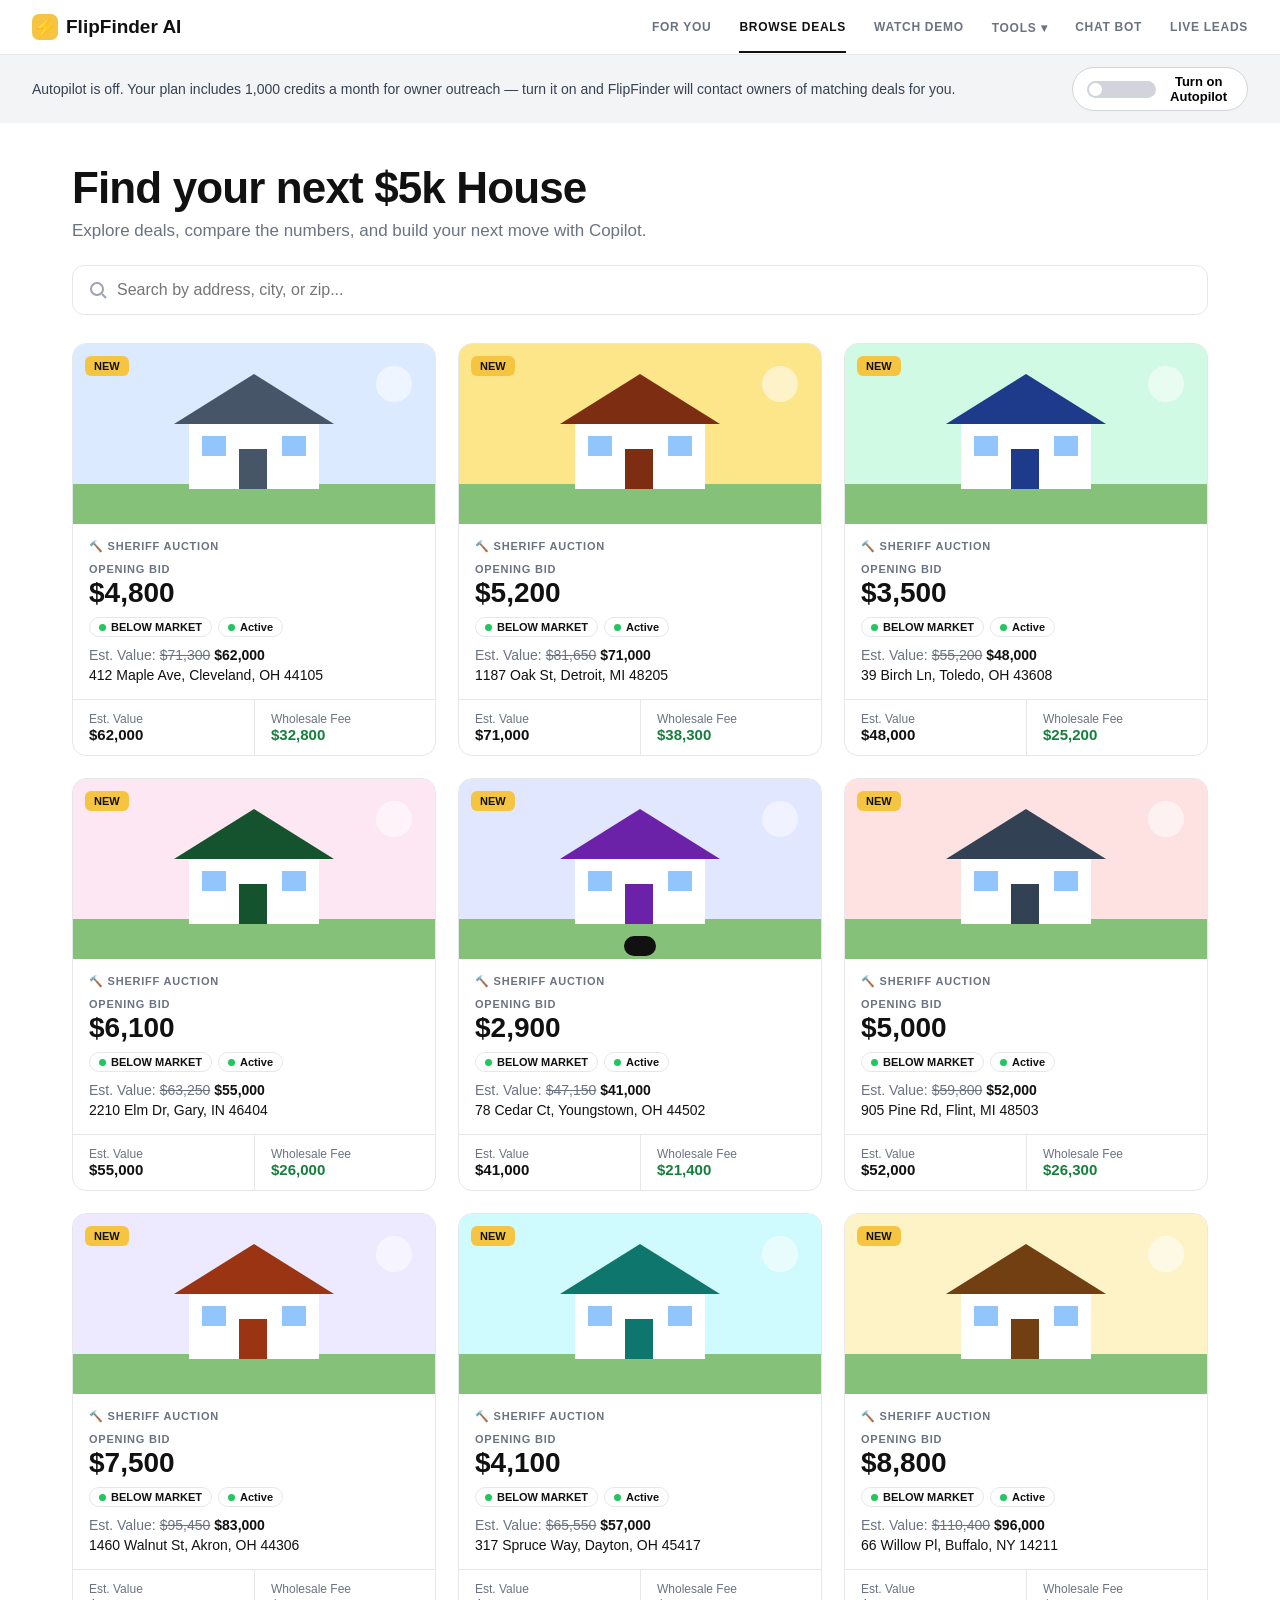
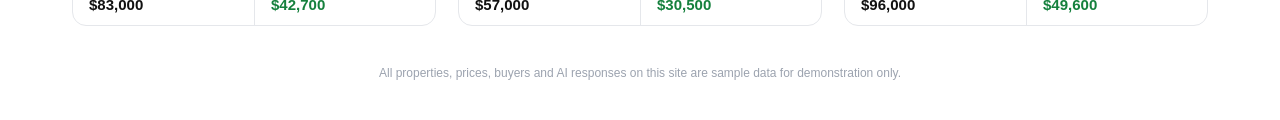
==== index.html @ 9e30d636 "FlipFinder AI site and live leads" ====
<!DOCTYPE html><html lang="en"><head><meta charset="utf-8"><meta name="viewport" content="width=device-width,initial-scale=1">
<title>FlipFinder AI · Browse Deals</title>
<style>
*{box-sizing:border-box}body{margin:0;font-family:Inter,-apple-system,"Segoe UI",Roboto,Helvetica,Arial,sans-serif;color:#111;background:#fff}
:root{--g:#6b7280;--b:#e5e7eb;--y:#f5c542;--yl:#fef9e7;--gr:#22c55e}
button{font:inherit;cursor:pointer}
nav{display:flex;align-items:center;gap:28px;padding:14px 32px;border-bottom:1px solid var(--b);position:sticky;top:0;background:#fff;z-index:20}
.logo{font-weight:800;font-size:19px;display:flex;align-items:center;gap:8px;margin-right:auto}.logo i{width:26px;height:26px;border-radius:7px;background:var(--y);display:grid;place-items:center;font-style:normal}
nav a{font-size:12px;font-weight:600;letter-spacing:.06em;color:var(--g);text-decoration:none;cursor:pointer;position:relative}nav a.on{color:#111}
nav a.on:after{content:"";position:absolute;left:0;right:0;bottom:-19px;height:2px;background:#111}
.dd{position:relative}.ddm{display:none;position:absolute;top:24px;left:0;background:#fff;border:1px solid var(--b);border-radius:10px;padding:6px;min-width:180px;box-shadow:0 8px 24px #0001}.dd:hover .ddm{display:block}.ddm div{padding:8px 10px;font-size:13px;border-radius:6px}.ddm div:hover{background:#f3f4f6}
.banner{background:#f3f4f6;display:flex;align-items:center;gap:16px;padding:12px 32px;font-size:14px;color:#374151}.banner span{flex:1}
.tog{border:1px solid #d1d5db;background:#fff;border-radius:999px;padding:6px 14px;display:flex;gap:8px;align-items:center;font-size:13px;font-weight:600}
.sw{width:30px;height:17px;border-radius:9px;background:#d1d5db;position:relative;transition:.2s}.sw:after{content:"";position:absolute;top:2px;left:2px;width:13px;height:13px;border-radius:50%;background:#fff;transition:.2s}.tog.act .sw{background:var(--gr)}.tog.act .sw:after{left:15px}
main{max-width:1200px;margin:auto;padding:40px 32px}
h1{font-size:44px;letter-spacing:-.02em;margin:0 0 8px}.sub{color:var(--g);font-size:17px;margin:0 0 24px}
.search{width:100%;padding:15px 18px 15px 44px;border:1px solid var(--b);border-radius:12px;font-size:16px;outline:none;background:#fff url("data:image/svg+xml,%3Csvg xmlns='http://www.w3.org/2000/svg' width='18' height='18' fill='none' stroke='%239ca3af' stroke-width='2'%3E%3Ccircle cx='8' cy='8' r='6'/%3E%3Cpath d='m13 13 4 4'/%3E%3C/svg%3E") 16px center no-repeat}.search:focus{border-color:#111}
.grid{display:grid;grid-template-columns:repeat(auto-fill,minmax(320px,1fr));gap:22px;margin-top:28px}
.card{border:1px solid var(--b);border-radius:14px;overflow:hidden;cursor:pointer;transition:.2s;background:#fff}.card:hover{transform:translateY(-3px);box-shadow:0 10px 28px #0000000f}
.img{height:180px;position:relative;background-size:cover;background-position:center}.new{position:absolute;top:12px;left:12px;background:var(--y);font-size:11px;font-weight:800;padding:4px 9px;border-radius:6px}
.cb{padding:16px}.lab{font-size:11px;font-weight:700;letter-spacing:.07em;color:var(--g)}.price{font-size:28px;font-weight:800;margin:2px 0 8px}
.tags{display:flex;gap:6px;margin-bottom:10px}.tag{font-size:11px;font-weight:600;border:1px solid var(--b);border-radius:999px;padding:3px 9px;display:flex;align-items:center;gap:5px}.dot{width:7px;height:7px;border-radius:50%;background:var(--gr)}
.ev{font-size:14px;color:var(--g)}.ev s{margin:0 4px}.ev b{color:#111}.addr{font-size:14px;margin-top:4px}
.ft{display:grid;grid-template-columns:1fr 1fr;border-top:1px solid var(--b)}.ft div{padding:12px 16px;font-size:12px;color:var(--g)}.ft div+div{border-left:1px solid var(--b)}.ft b{display:block;color:#111;font-size:15px}
.note{font-size:12px;color:#9ca3af;text-align:center;margin:40px 0 0}
.ov{position:fixed;inset:0;background:#0003;opacity:0;pointer-events:none;transition:.25s;z-index:30}.ov.show{opacity:1;pointer-events:auto}
.panel{position:fixed;top:0;right:0;height:100%;width:min(520px,100%);background:#fff;z-index:31;transform:translateX(100%);transition:.3s ease;overflow-y:auto;padding:26px;border-left:1px solid var(--b)}.panel.show{transform:none}
.x{position:absolute;top:14px;right:16px;border:0;background:none;font-size:22px;color:var(--g)}
.ph{display:flex;justify-content:space-between;align-items:baseline;margin-top:8px}.ph h2{margin:0;font-size:22px}.ph b{font-size:22px}
.opt{border:1px solid var(--b);border-radius:12px;margin-top:10px;transition:.2s}.opt.sel{border-color:#111}.oh{display:flex;align-items:center;gap:10px;padding:14px;cursor:pointer}.oh span{flex:1;font-weight:600}.oh em{font-style:normal;font-weight:700;color:#15803d}
.rad{width:16px;height:16px;border-radius:50%;border:2px solid #d1d5db}.sel .rad{border:5px solid #111}
.math{max-height:0;overflow:hidden;transition:max-height .3s;padding:0 14px}.sel .math{max-height:300px;padding-bottom:12px}.row{display:flex;justify-content:space-between;font-size:14px;padding:5px 0;color:#374151}.row.t{border-top:1px solid var(--b);font-weight:700;color:#111;margin-top:4px;padding-top:8px}
details{border:1px solid var(--b);border-radius:12px;padding:12px 14px;margin-top:14px;font-size:14px}summary{font-weight:600;cursor:pointer}details p{color:var(--g);margin:8px 0}
.ts{background:#f3f4f6;border-radius:12px;padding:16px;margin-top:14px}.ts .lab{margin-bottom:8px}
.btn{border:1px solid #d1d5db;background:#fff;border-radius:10px;padding:12px 16px;font-weight:600;font-size:14px;transition:.15s}.btn:hover{background:#f9fafb}.btn.y{background:var(--y);border-color:var(--y)}.btn.y:hover{filter:brightness(.96)}.btn.full{width:100%;margin-top:10px}.btn.dk{background:#111;color:#fff;border-color:#111}
.two{display:grid;grid-template-columns:1fr 1fr;gap:10px;margin-top:14px}
.alert{background:var(--yl);border:1px solid #f6e3a1;border-radius:10px;padding:12px 14px;font-size:13px;color:#7a5b00;margin-top:16px}
.spin{display:inline-block;width:14px;height:14px;border:2px solid #d1d5db;border-top-color:#111;border-radius:50%;animation:s 1s linear infinite;vertical-align:-2px;margin-right:6px}@keyframes s{to{transform:rotate(360deg)}}
.res{font-size:14px;margin-top:10px}.res div{padding:3px 0}
.buyer{display:flex;align-items:center;justify-content:space-between;border:1px solid var(--b);border-radius:10px;padding:10px 12px;margin-top:8px;font-size:14px}.buyer small{color:var(--g);display:block}
.modal{position:fixed;inset:0;display:grid;place-items:center;z-index:40;background:#0004;opacity:0;pointer-events:none;transition:.2s}.modal.show{opacity:1;pointer-events:auto}
.mb{background:#fff;border-radius:16px;width:min(480px,94vw);max-height:86vh;display:flex;flex-direction:column;padding:20px;position:relative}
.msgs{flex:1;overflow-y:auto;min-height:280px;display:flex;flex-direction:column;gap:8px;padding:8px 0}.m{max-width:85%;padding:10px 13px;border-radius:12px;font-size:14px;line-height:1.45}.m.u{align-self:flex-end;background:#111;color:#fff}.m.a{background:#f3f4f6}
.ci{display:flex;gap:8px}.ci input{flex:1;border:1px solid var(--b);border-radius:10px;padding:10px;font:inherit}
.chips{display:flex;flex-wrap:wrap;gap:6px;margin:6px 0}.chips button{border:1px solid var(--b);background:#fff;border-radius:999px;font-size:12px;padding:5px 10px}
.step{display:flex;gap:10px;align-items:center;padding:10px 0;font-size:15px;color:#9ca3af}.step.done{color:#111}.step.cur{color:#111}.ck{width:22px;height:22px;border-radius:50%;border:2px solid #d1d5db;display:grid;place-items:center;font-size:12px}.done .ck{background:var(--gr);border-color:var(--gr);color:#fff}
.toast{position:fixed;bottom:24px;left:50%;transform:translateX(-50%) translateY(80px);background:#111;color:#fff;padding:10px 16px;border-radius:10px;font-size:14px;transition:.3s;z-index:50}.toast.show{transform:translateX(-50%)}
@media(max-width:760px){nav{gap:14px;padding:12px 16px;overflow-x:auto}nav a.on:after{display:none}.banner{flex-direction:column;align-items:flex-start;padding:12px 16px}main{padding:28px 16px}h1{font-size:32px}}
.wb{border:1px solid var(--b);border-radius:14px;padding:16px;margin:12px 0 18px;background:linear-gradient(#fffdf5,#fff)}.wb h3,.cbs h3{margin:0 0 4px;font-size:18px}.big{display:flex;gap:10px;margin:10px 0}.big div{flex:1;border:1px solid var(--b);border-radius:10px;padding:10px;background:#fff}.big small{display:block;font-size:11px;font-weight:700;letter-spacing:.06em;color:var(--g)}.big b{font-size:20px}
.ct{width:100%;border-collapse:collapse;font-size:12.5px;margin-top:6px}.ct th{text-align:left;color:var(--g);font-weight:600;border-bottom:1px solid var(--b);padding:5px 4px}.ct td{padding:5px 4px;border-bottom:1px solid #f3f4f6}.ct td+td,.ct th+th{text-align:right}.ct tr.avg td{font-weight:700;border-bottom:0}
.disc{display:flex;justify-content:space-between;align-items:center;background:var(--yl);border:1px solid #f6e3a1;border-radius:10px;padding:10px 12px;margin-top:10px;font-size:14px}.disc b{color:#15803d;font-size:17px}
.cbs{margin-top:22px}.vs{display:grid;grid-template-columns:1fr 1fr;gap:10px;margin-top:10px}.vc{border:1px solid var(--b);border-radius:12px;padding:12px;position:relative}.vc.win{border:2px solid var(--y);background:#fffdf5}.vc h4{margin:0 0 8px;font-size:13.5px;line-height:1.3}.vc .row{font-size:12.5px;padding:3px 0}.win .badge{position:absolute;top:-10px;right:10px;background:var(--y);font-size:10px;font-weight:800;padding:3px 8px;border-radius:6px}
.fine{font-size:11.5px;color:#9ca3af;margin-top:8px}.mini{font-size:12px;color:var(--g);padding:9px 16px;border-top:1px solid var(--b)}.mini b{color:#111}
@media(max-width:520px){.vs{grid-template-columns:1fr}}
</style></head><body>
<nav><div class="logo"><i>⚡</i>FlipFinder AI</div>
<a onclick="toast('Personalized picks coming soon')">FOR YOU</a><a class="on">BROWSE DEALS</a><a onclick="toast('Demo video coming soon')">WATCH DEMO</a>
<span class="dd"><a>TOOLS ▾</a><div class="ddm"><div onclick="toast('Deal calculator (sample)')">Deal Calculator</div><div onclick="toast('Comps finder (sample)')">Comps Finder</div><div onclick="toast('Skip tracing (sample)')">Skip Tracing</div></div></span>
<a onclick="openChat(null)">CHAT BOT</a><a href="leads.html">LIVE LEADS</a></nav>
<div class="banner"><span id="apt">Autopilot is off. Your plan includes 1,000 credits a month for owner outreach — turn it on and FlipFinder will contact owners of matching deals for you.</span><button class="tog" id="tog" onclick="autop()"><span class="sw"></span><span id="togl">Turn on Autopilot</span></button></div>
<main><h1>Find your next $5k House</h1><p class="sub">Explore deals, compare the numbers, and build your next move with Copilot.</p>
<input class="search" id="q" placeholder="Search by address, city, or zip..." oninput="render()">
<div class="grid" id="grid"></div><p class="note">All properties, prices, buyers and AI responses on this site are sample data for demonstration only.</p></main>
<div class="ov" id="ov" onclick="closeP()"></div><aside class="panel" id="panel"></aside>
<div class="modal" id="chatM"><div class="mb"><button class="x" onclick="hide('chatM')">×</button><h3 style="margin:0">✨ Ask FlipFinder</h3><div id="ctx" class="lab" style="margin-top:4px"></div><div class="msgs" id="msgs"></div><div class="chips" id="chips"></div><div class="ci"><input id="ci" placeholder="Ask about this deal..." onkeydown="if(event.key=='Enter')send()"><button class="btn y" onclick="send()">Send</button></div></div></div>
<div class="modal" id="flipM"><div class="mb"><button class="x" onclick="hide('flipM')">×</button><h3 style="margin:0 0 10px">Flip This Contract</h3><div id="steps"></div></div></div>
<div class="toast" id="toast"></div>
<script>
const $=id=>document.getElementById(id),f=n=>(n<0?'−$':'$')+Math.abs(Math.round(n)).toLocaleString();
const D=[["412 Maple Ave","Cleveland, OH 44105",4800,62000,58,410,1150],["1187 Oak St","Detroit, MI 48205",5200,71000,62,520,1250],["39 Birch Ln","Toledo, OH 43608",3500,48000,49,300,950],["2210 Elm Dr","Gary, IN 46404",6100,55000,64,350,1050],["78 Cedar Ct","Youngstown, OH 44502",2900,41000,44,280,900],["905 Pine Rd","Flint, MI 48503",5000,52000,51,330,1000],["1460 Walnut St","Akron, OH 44306",7500,83000,79,560,1300],["317 Spruce Way","Dayton, OH 45417",4100,57000,53,390,1100],["66 Willow Pl","Buffalo, NY 14211",8800,96000,88,640,1450]].map((d,i)=>({id:i,addr:d[0],city:d[1],bid:d[2],old:d[3]*1.15,val:d[3],rep:d[4]*100,cf:d[5],rent:d[6],img:svg(i)}));
function svg(i){const c=['#dbeafe','#fde68a','#d1fae5','#fce7f3','#e0e7ff','#fee2e2','#ede9fe','#cffafe','#fef3c7'][i],h=['#475569','#7c2d12','#1e3a8a','#14532d','#6b21a8','#334155','#9a3412','#0f766e','#713f12'][i];
return `url('data:image/svg+xml,${encodeURIComponent(`<svg xmlns='http://www.w3.org/2000/svg' viewBox='0 0 400 180'><rect width='400' height='180' fill='${c}'/><rect y='140' width='400' height='40' fill='#86c17a'/><polygon points='120,80 200,30 280,80' fill='${h}'/><rect x='135' y='80' width='130' height='65' fill='#fff'/><rect x='185' y='105' width='28' height='40' fill='${h}'/><rect x='148' y='92' width='24' height='20' fill='#93c5fd'/><rect x='228' y='92' width='24' height='20' fill='#93c5fd'/><circle cx='340' cy='40' r='18' fill='#fff8'/></svg>`).replace(/'/g,'%27')}')`}
function strat(p){const fee=Math.round(p.val*.08/500)*500,title=1200;
return[{k:'Buy & hold',profit:p.rent*12*.6-(p.bid+title+p.rep)*0.05+ (p.val-p.bid-title-p.rep)*0,rows:[['Est. rent (12 mo)',p.rent*12],['Operating costs (40%)',-p.rent*12*.4],['Opening bid',-p.bid],['Title & repairs',-(title+p.rep)],['Est. value after repairs',p.val]],calc:null},
{k:'Fix & flip',rows:[['Est. value',p.val],['Opening bid',-p.bid],['Title & repairs',-(title+p.rep)],['Holding & closing (8%)',-p.val*.08]]},
{k:'Wholesale',rows:[['Est. value',p.val],['Opening bid',-p.bid],['Title costs',-title],['Assignment fee (you keep)',fee]],tot:fee}].map(s=>{if(s.k=='Buy & hold')s.tot=s.rows.reduce((a,r)=>a+r[1],0);else if(!s.tot)s.tot=s.rows.reduce((a,r)=>a+r[1],0);return s})}
function render(){const q=$('q').value.toLowerCase(),L=D.filter(p=>(p.addr+' '+p.city).toLowerCase().includes(q));
$('grid').innerHTML=L.length?L.map(p=>`<div class="card" onclick="openP(${p.id})"><div class="img" style="background-image:${p.img}"><span class="new">NEW</span></div><div class="cb"><div class="lab">🔨 SHERIFF AUCTION</div><div class="lab" style="margin-top:10px">OPENING BID</div><div class="price">${f(p.bid)}</div><div class="tags"><span class="tag"><i class="dot"></i>BELOW MARKET</span><span class="tag"><i class="dot"></i>Active</span></div><div class="ev">Est. Value:<s>${f(p.old)}</s><b>${f(p.val)}</b></div><div class="addr">${p.addr}, ${p.city}</div></div><div class="ft"><div>Cash Flow<b>${f(p.cf)}/mo</b></div><div>Est. Rent<b>${f(p.rent)}/mo</b></div></div><div class="mini">Value <b>${f(p.val)}</b> · Resell <b>${f(sell(p).n1)}</b> · Wholesale <b>${f(sell(p).n2)}</b></div></div>`).join(''):'<p style="color:#6b7280">No deals match your search.</p>'}
let cur=null,sel=1;
function openP(id){cur=D[id];sel=1;drawP();$('panel').classList.add('show');$('ov').classList.add('show');$('panel').scrollTop=0}
function closeP(){$('panel').classList.remove('show');$('ov').classList.remove('show')}
function sell(p){const sq=900+p.id*70,psf=p.val/sq,cs=[[-80,.95,'12'],[40,1.02,'27'],[120,1.03,'41']].map((c,i)=>{const q=sq+c[0],pp=psf*c[1];return{a:(+c[2]*(p.id+3))+' '+['Lincoln','Grant','Park'][i]+' St',sq:q,ppsf:pp,pr:pp*q,mo:[2,4,5][i]}}),avg=cs.reduce((a,c)=>a+c.ppsf,0)/3;
const asis=p.val-p.rep,bp=Math.round((p.val*.7-p.rep)/100)*100,hold=300,rc=bp*.02,n1=bp-p.bid-1200-hold-rc,emd=500,wc=500,fee=bp-p.bid,n2=fee-wc;
return{sq,cs,avg,asis,bp,hold,rc,n1,c1:p.bid+1200+hold,emd,wc,fee,n2,c2:emd+wc,disc:p.val-p.bid,dp:(p.val-p.bid)/p.val*100}}
function worthHTML(p){const x=sell(p),r=(a,b,t)=>`<div class="row${t?' t':''}"><span>${a}</span><span>${f(b)}</span></div>`,w=x.n2>=x.n1;
return `<div class="wb"><h3>What it's actually worth</h3><div class="big"><div><small>ARV (AFTER REPAIRS)</small><b>${f(p.val)}</b></div><div><small>AS-IS VALUE</small><b>${f(x.asis)}</b></div></div>
<div style="font-size:13px;color:#6b7280">Estimated from 3 nearby sold comps × this home's ${x.sq.toLocaleString()} sqft; as-is = ARV − ${f(p.rep)} est. repairs.</div>
<table class="ct"><tr><th>Comparable sale</th><th>Sold</th><th>Sqft</th><th>$/sqft</th></tr>${x.cs.map(c=>`<tr><td>${c.a}<br><span style="color:#9ca3af">${c.mo} mo ago</span></td><td>${f(c.pr)}</td><td>${c.sq.toLocaleString()}</td><td>${f(c.ppsf)}</td></tr>`).join('')}<tr class="avg"><td>Average</td><td>${f(x.cs.reduce((a,c)=>a+c.pr,0)/3)}</td><td></td><td>${f(x.avg)}</td></tr></table>
<div class="disc"><span>Discount vs opening bid (${f(p.bid)})</span><b>${f(x.disc)} · ${x.dp.toFixed(0)}% off</b></div></div>`+'\u0000'+
`<div class="cbs"><h3>Profit if you sell to a cash buyer</h3><div style="font-size:13px;color:#6b7280">Cash buyer price = 70% × ARV − repairs = <b style="color:#111">${f(x.bp)}</b></div><div class="vs">
<div class="vc ${w?'':'win'}">${w?'':'<span class="badge">EARNS MORE</span>'}<h4>1) Buy it, then resell to a cash buyer</h4>${r('Resale to cash buyer',x.bp)}${r('Purchase (opening bid)',-p.bid)}${r('Title / closing',-1200)}${r('Holding (2 mo × $150)',-x.hold)}${r('Resale closing (2%)',-x.rc)}${r('Net profit',x.n1,1)}${r('Cash needed upfront',x.c1)}<div class="row"><span>Timeline</span><span>30–60 days</span></div></div>
<div class="vc ${w?'win':''}">${w?'<span class="badge">EARNS MORE</span>':''}<h4>2) Contract &amp; assign (wholesale)</h4>${r('Contract price',p.bid)}${r('Cash buyer price',x.bp)}${r('Assignment fee',x.fee)}${r('Marketing & docs',-x.wc)}${r('Net profit',x.n2,1)}${r('Earnest money (refunded at close)',x.emd)}${r('Cash needed upfront',x.c2)}<div class="row"><span>Timeline</span><span>14–30 days</span></div></div></div>
<p style="font-size:13px;margin:10px 0 0"><b>Tradeoff:</b> wholesaling needs only ~${f(x.c2)} at risk and closes faster, but auction sales usually require buying outright — buying ties up ${f(x.c1)} and you carry the resale risk.</p>
<p class="fine">All figures are estimates from sample data, not appraisals or financial advice.</p></div>`}
function drawP(){const p=cur,S=strat(p),W=worthHTML(p).split('\u0000');
$('panel').innerHTML=`<button class="x" onclick="closeP()">×</button><div class="lab">🔨 SHERIFF AUCTION · ${p.addr}, ${p.city}</div>
<div class="ph"><h2>Explore ways to profit</h2><b>${f(p.val)}</b></div><p style="color:#6b7280;font-size:14px;margin:6px 0 4px">Estimates based on comparable sales, local rents and typical repair costs. Verify before bidding.</p>`+W[0]+`<div class="ph" style="margin-top:0"><h2 style="font-size:18px">Strategies</h2></div>
${S.map((s,i)=>`<div class="opt ${i==sel?'sel':''}"><div class="oh" onclick="sel=${i};drawP()"><i class="rad"></i><span>${s.k}</span><em>${s.k=='Buy & hold'?f(p.cf*12)+'/yr':f(s.tot)}</em></div><div class="math">${s.rows.map(r=>`<div class="row"><span>${r[0]}</span><span>${r[1]<0?'−':''}${f(Math.abs(r[1]))}</span></div>`).join('')}<div class="row t"><span>${s.k=='Wholesale'?'Your profit':'Est. profit'}</span><span>${f(s.tot)}</span></div></div></div>`).join('')}
`+W[1]+`<details><summary>What each step means</summary><p><b>Buy & hold:</b> win the auction, repair, and rent it out for monthly cash flow.</p><p><b>Fix & flip:</b> renovate and resell at the after-repair value.</p><p><b>Wholesale:</b> put the property under contract and assign it to a cash buyer for a fee — no repairs needed.</p></details>
<div class="ts"><div class="lab">TITLE SCREEN</div><div id="tsr" style="font-size:14px;color:#6b7280">Check for liens, judgments and ownership issues before you bid.</div><button class="btn full" id="tsb" onclick="title_()">Run Title Screen</button></div>
<div class="two"><button class="btn" onclick="toast('Deal structure saved (sample)')">Structure Deal</button><button class="btn y" onclick="toast('Full analysis report generated (sample)')">Full Analysis</button></div>
<button class="btn full dk" onclick="openChat(cur)">✨ Ask FlipFinder About This Deal</button>
<button class="btn full" onclick="buyers()">Get Cash Buyers</button><div id="by"></div>
<button class="btn full" onclick="flip()">Flip This Contract</button>
<div class="alert">⚠️ Email is not connected. Connect Gmail in Settings before you send this offer, nothing is sent until you do.</div>`}
function title_(){$('tsb').disabled=1;$('tsr').innerHTML='<span class="spin"></span>Searching county records…';setTimeout(()=>{$('tsb').style.display='none';$('tsr').innerHTML=`<div class="res"><div>✅ Clear chain of ownership (3 transfers)</div><div>✅ No open mortgages after foreclosure</div><div>⚠️ Unpaid property tax: ${f(cur.bid*.12)}</div><div>✅ No municipal code liens</div><div style="margin-top:6px;color:#111"><b>Result: Low risk</b></div></div>`},1800)}
function buyers(){const b=$('by');b.innerHTML='<div style="margin-top:10px;font-size:14px"><span class="spin"></span>Matching cash buyers in your area…</div>';setTimeout(()=>{const n=['Rustbelt Holdings LLC','J. Martinez (investor)','Keystone Rentals','Blue Door Capital'];b.innerHTML=n.map((x,i)=>`<div class="buyer"><div><b>${x}</b><small>Closed ${9-i*2} deals nearby · offer</small></div><b>${f(cur.bid+cur.val*(.1-.015*i))}</b><button class="btn" style="padding:6px 10px" onclick="this.textContent='Assigned ✓';this.disabled=1;toast('Contract assignment prepared (sample)')">Assign contract</button></div>`).join('')},1600)}
function flip(){const st=['Drafting offer','Sending to owner','Owner reviewing','Contract signed'];show('flipM');let i=0;const d=()=>{$('steps').innerHTML=st.map((s,j)=>`<div class="step ${j<i?'done':j==i?'cur':''}"><span class="ck">${j<i?'✓':j==i?'<span class="spin" style="margin:0"></span>':''}</span>${s}</div>`).join('')+(i>=st.length?`<p style="font-size:13px;color:#6b7280">Simulation only — nothing was actually sent. Connect Gmail in Settings to send real offers.</p>`:'');if(i++<st.length)setTimeout(d,1100)};d()}
let ctxP=null;
function openChat(p){ctxP=p;$('ctx').textContent=p?p.addr+', '+p.city:'GENERAL ASSISTANT';$('msgs').innerHTML='';msg('a',p?`Hi! I've loaded ${p.addr}. Opening bid is ${f(p.bid)} against an estimated value of ${f(p.val)}. What would you like to know?`:"Hi! I'm FlipFinder. Ask me about deals, strategies, wholesaling, or how to find cheap houses.");
$('chips').innerHTML=(p?['Is this a good deal?','What should I offer?','Repair costs?','Best strategy?']:['Cheapest deal?','What is wholesaling?','How do auctions work?']).map(c=>`<button onclick="$('ci').value='${c}';send()">${c}</button>`).join('');show('chatM');setTimeout(()=>$('ci').focus(),200)}
function msg(w,t){const e=document.createElement('div');e.className='m '+w;e.innerHTML=t;$('msgs').appendChild(e);$('msgs').scrollTop=1e6}
function send(){const t=$('ci').value.trim();if(!t)return;$('ci').value='';msg('u',t.replace(/</g,'&lt;'));msg('a','<span class="spin"></span>');const l=$('msgs').lastChild;setTimeout(()=>l.innerHTML=reply(t.toLowerCase()),900)}
function reply(t){const p=ctxP;if(p){const S=strat(p),best=S.slice(1).reduce((a,b)=>b.tot>a.tot?b:a);
if(/good|worth|deal/.test(t))return `The bid of ${f(p.bid)} is ${Math.round(p.bid/p.val*100)}% of the estimated ${f(p.val)} value — well below the 70% rule. With ${f(p.rep)} in repairs, total in is ${f(p.bid+p.rep+1200)}. Looks strong on paper; run the title screen first.`;
if(/offer|bid|max/.test(t))return `Using the 70% rule: ${f(p.val)} × 0.7 − ${f(p.rep)} repairs = max bid of about <b>${f(p.val*.7-p.rep)}</b>. The opening bid is ${f(p.bid)}, so you have room.`;
if(/repair|rehab/.test(t))return `I estimate about ${f(p.rep)} in repairs for this property, based on age and comps. Budget a 10–15% contingency (${f(p.rep*.12)}).`;
if(/strateg|best|flip|hold|whole/.test(t))return `Fix & flip shows ${f(S[1].tot)}, wholesale ${f(S[2].tot)} with no repairs, and buy & hold about ${f(p.cf)}/mo. Highest projected profit: <b>${best.k}</b>.`;
if(/rent|cash/.test(t))return `Est. rent is ${f(p.rent)}/mo, with ${f(p.cf)}/mo cash flow after expenses — ${f(p.cf*12)}/yr.`;
return `For ${p.addr}: bid ${f(p.bid)}, value ${f(p.val)}, repairs ${f(p.rep)}, rent ${f(p.rent)}/mo. Ask about offers, repairs, rent, or strategy.`}
if(/cheap|lowest/.test(t)){const c=[...D].sort((a,b)=>a.bid-b.bid)[0];return `The cheapest active deal is ${c.addr}, ${c.city} with an opening bid of ${f(c.bid)}.`}
if(/wholesal/.test(t))return 'Wholesaling means getting a property under contract and assigning that contract to a cash buyer for a fee, without buying it yourself.';
if(/auction|sheriff/.test(t))return 'Sheriff auctions sell foreclosed properties to the highest bidder, often far below market. Usually you need cash or proof of funds, and you should always check the title first.';
return `I'm tracking ${D.length} sample deals right now. Try asking about the cheapest deal, wholesaling, or auctions — or open a property for deal-specific answers.`}
function show(i){$(i).classList.add('show')}function hide(i){$(i).classList.remove('show')}
function toast(t){const e=$('toast');e.textContent=t;e.classList.add('show');clearTimeout(e._t);e._t=setTimeout(()=>e.classList.remove('show'),2200)}
function autop(){const o=$('tog').classList.toggle('act');$('togl').textContent=o?'Autopilot on':'Turn on Autopilot';$('apt').textContent=o?'Autopilot is on. FlipFinder is using your 1,000 monthly credits to reach owners of matching deals (simulated).':'Autopilot is off. Your plan includes 1,000 credits a month for owner outreach — turn it on and FlipFinder will contact owners of matching deals for you.'}
document.addEventListener('keydown',e=>{if(e.key=='Escape'){closeP();hide('chatM');hide('flipM')}});

</script><div class="modal" id="docM"><div class="mb" style="width:min(820px,96vw)"><button class="x" onclick="hide('docM')">×</button><h3 style="margin:0" id="docT"></h3><div class="docbar"><button class="btn y" onclick="printDoc()">Print / Save PDF</button><button class="btn" onclick="dl(curDoc,'doc')">Download .doc</button><button class="btn" onclick="dl(curDoc,'txt')">Download .txt</button></div><div class="docv" id="docV"></div></div></div>
<div id="printArea"></div>
<style>
.wiz{border:2px solid var(--y);border-radius:14px;padding:16px;margin-top:16px}.wiz h3{margin:0}.pb{height:6px;background:#f3f4f6;border-radius:3px;margin:10px 0 6px;overflow:hidden}.pb i{display:block;height:100%;background:var(--y);transition:.3s}
.stp{display:flex;justify-content:space-between;font-size:11px;font-weight:700;color:#9ca3af;letter-spacing:.04em}.stp .on{color:#111}
.fg{display:grid;grid-template-columns:1fr 1fr;gap:8px;margin-top:10px}.fg label{font-size:12px;color:var(--g);display:flex;flex-direction:column;gap:3px}.fg input{border:1px solid var(--b);border-radius:8px;padding:8px;font:inherit;font-size:14px;color:#111}.fg .w2{grid-column:span 2}
.nav2{display:flex;justify-content:space-between;margin-top:12px}.pick{border:1px solid var(--b);border-radius:10px;padding:8px 10px;margin-top:6px;font-size:13px;display:flex;justify-content:space-between;cursor:pointer}.pick.on{border-color:#111;background:#fafafa}
.feebox{background:var(--yl);border:1px solid #f6e3a1;border-radius:10px;padding:12px;margin-top:10px;font-size:14px}.feebox b{font-size:22px;color:#15803d}
.docl{display:grid;gap:6px;margin-top:10px}.docl div{display:flex;align-items:center;gap:6px;border:1px solid var(--b);border-radius:10px;padding:8px 10px;font-size:13px}.docl span{flex:1;font-weight:600}.docl button{padding:5px 8px;font-size:12px}
.docbar{display:flex;gap:8px;margin:10px 0;flex-wrap:wrap}.docv{overflow-y:auto;border:1px solid var(--b);border-radius:10px;padding:24px 28px;font-family:Georgia,serif;font-size:14px;line-height:1.55;flex:1}
.docv h1,#printArea h1{font-size:20px;text-align:center;margin:0 0 12px}.sig{margin-top:22px}.dis{font-size:11px;color:#7a5b00;background:var(--yl);padding:8px;border-radius:6px;font-family:Inter,sans-serif}
#printArea{display:none}
@media print{body>*:not(#printArea){display:none!important}#printArea{display:block;font-family:Georgia,serif;font-size:12pt;line-height:1.5}.pg{page-break-after:always}.pg:last-child{page-break-after:auto}}
</style>
<script>
const BL='________________',BLs='__________';
const ME=()=>JSON.parse(localStorage.getItem('ff_me')||'{}');
const BUY=[['Rustbelt Holdings LLC','Dana Price','offers@rustbelt.example',.0],['Blue Door Capital','Sam Ortiz','deals@bluedoor.example',-.03],['Keystone Rentals','Lee Chen','lee@keystone.example',-.05]];
let WZ=null,step=0;
function wsell(p){const bp=Math.round((p.val*.7-p.rep)/100)*100;return{bp,fee:bp-p.bid,net:bp-p.bid-500}}
function initWZ(p){const d=new Date();d.setDate(d.getDate()+30);WZ={price:p.bid,emd:100,insp:10,close:d.toISOString().slice(0,10),title:'',buyer:{company:'',name:'',email:'',price:wsell(p).bp,dep:1000},pick:-1};step=0}
const _openP=openP;openP=function(id){initWZ(D[id]);_openP(id)};
function fee(){return (+WZ.buyer.price||0)-(+WZ.price||0)}
function inp(lbl,key,type,cls,obj){const o=obj||'WZ';const v=(o=='ME'?ME():o=='B'?WZ.buyer:WZ)[key]??'';return `<label class="${cls||''}">${lbl}<input type="${type||'text'}" data-o="${o}" data-k="${key}" value="${String(v).replace(/"/g,'&quot;')}" oninput="setv(this)"></label>`}
function setv(e){const o=e.dataset.o,k=e.dataset.k;if(o=='ME'){const m=ME();m[k]=e.value;localStorage.setItem('ff_me',JSON.stringify(m))}else(o=='B'?WZ.buyer:WZ)[k]=e.value;const fb=document.getElementById('livefee');if(fb)fb.textContent=f(fee())}
function wizHTML(){const p=cur,S=['OFFER','CASH BUYER','ASSIGN','CLOSE'];let b='';
if(step==0)b=`<p style="font-size:13px;color:#6b7280;margin:8px 0 0">Make your offer to the seller. Buyer on the contract will read "<i>${ME().company||ME().name||'Your company'} and/or assigns</i>".</p><div class="fg">${inp('Your name','name','text','','ME')}${inp('Your company','company','text','','ME')}${inp('Your email','email','email','','ME')}${inp('Your phone','phone','tel','','ME')}${inp('Contract price ($)','price','number')}${inp('Earnest money ($)','emd','number')}${inp('Inspection period (days)','insp','number')}${inp('Closing date','close','date')}${inp('Title company','title','text','w2')}</div>`;
if(step==1)b=`<p style="font-size:13px;color:#6b7280;margin:8px 0 0">Pick a sample cash buyer or type your own.</p>${BUY.map((x,i)=>`<div class="pick ${WZ.pick==i?'on':''}" onclick="pickB(${i})"><span><b>${x[0]}</b> · ${x[1]}</span><b>${f(Math.round(wsell(p).bp*(1+x[3])/100)*100)}</b></div>`).join('')}<div class="fg">${inp('Buyer company','company','text','','B')}${inp('Buyer contact name','name','text','','B')}${inp('Buyer email','email','email','','B')}${inp('Buyer price ($)','price','number','','B')}${inp('Non-refundable deposit from buyer ($)','dep','number','w2','B')}</div>`;
if(step==2)b=`<div class="feebox">Assignment fee = buyer price ${f(WZ.buyer.price)} − contract price ${f(WZ.price)}<br><b id="livefee">${f(fee())}</b> <span style="color:#6b7280">· est. net after ~$500 costs: ${f(fee()-500)}</span></div><p style="font-size:13px;color:#6b7280">Assign your contract to <b style="color:#111">${WZ.buyer.company||WZ.buyer.name||'(pick a buyer in step 2)'}</b>. Generate the Assignment of Contract below, have the buyer sign it and send the ${f(WZ.buyer.dep)} non-refundable deposit to the title company.</p>`;
if(step==3)b=`<p style="font-size:13px;color:#6b7280;margin:8px 0 0">Send both contracts to <b style="color:#111">${WZ.title||'your title company'}</b>. They run title, collect the buyer's funds, pay the seller ${f(WZ.price)} and pay you the ${f(fee())} fee at closing on ${WZ.close||BLs}.</p><button class="btn full y" onclick="openDoc(4)">Preview title company cover letter</button><button class="btn full" onclick="openDoc(5)">Open closing checklist</button>`;
return `<div class="wiz" id="wiz"><h3>Wholesale this deal</h3><div class="pb"><i style="width:${(step+1)*25}%"></i></div><div class="stp">${S.map((s,i)=>`<span class="${i<=step?'on':''}">${i+1}. ${s}</span>`).join('')}</div>${b}<div class="nav2"><button class="btn" ${step?'':'disabled style="opacity:.4"'} onclick="go(-1)">Back</button>${step<3?`<button class="btn dk" id="wnext" onclick="go(1)">Next</button>`:`<button class="btn y" onclick="toast('Deal marked ready to close (sample)')">Finish</button>`}</div></div>`}
function go(d){step=Math.max(0,Math.min(3,step+d));$('wiz').outerHTML=wizHTML()}
function pickB(i){const x=BUY[i];WZ.pick=i;Object.assign(WZ.buyer,{company:x[0],name:x[1],email:x[2],price:Math.round(wsell(cur).bp*(1+x[3])/100)*100});$('wiz').outerHTML=wizHTML()}
function drawP(){const p=cur,S=strat(p),Wk=worthHTML(p).split('\u0000')[0],w=wsell(p);
$('panel').innerHTML=`<button class="x" onclick="closeP()">×</button><div class="lab">🔨 SHERIFF AUCTION · ${p.addr}, ${p.city}</div>
<div class="ph"><h2>Wholesale this deal</h2><b>${f(w.fee)}</b></div><p style="color:#6b7280;font-size:14px;margin:6px 0 4px">Put it under contract, assign it to a cash buyer, keep the fee — you never buy the property. Estimates only.</p>
<div class="alert" style="margin-top:8px">⚠️ <b>Sheriff auction caveat:</b> sheriff/foreclosure auctions usually require the winning bidder to pay in full and often can't be assigned. Wholesaling works best by contracting with the owner <i>before</i> the sale date. Confirm with a local attorney or title company.</div>
${Wk}
<div class="feebox"><div class="lab">WHOLESALE PROFIT (ASSIGNMENT FEE)</div><div class="row"><span>Cash buyer price (70% × ARV − repairs)</span><span>${f(w.bp)}</span></div><div class="row"><span>Your contract price (opening bid)</span><span>−${f(p.bid)}</span></div><div class="row t"><span>Assignment fee</span><span>${f(w.fee)}</span></div><div class="row"><span>Minus ~$500 marketing & docs → net</span><span><b style="font-size:16px">${f(w.net)}</b></span></div><div class="row"><span>Cash at risk</span><span>~$1,000 (EMD + costs) · 14–30 days</span></div></div>
${wizHTML()}
<div class="ts" style="background:#fff;border:1px solid var(--b)"><div class="lab">DEAL PACKET</div><div style="font-size:13px;color:#6b7280">Auto-filled from this deal and the wizard. Blanks are left for anything unknown.</div>
<div class="docl">${DOCS.map((d,i)=>`<div><span>${d[0]}</span><button class="btn" onclick="openDoc(${i})">Preview</button><button class="btn" onclick="dl(${i},'doc')">.doc</button><button class="btn" onclick="dl(${i},'txt')">.txt</button></div>`).join('')}</div>
<button class="btn full y" onclick="dlAll()">Download all (.doc)</button><button class="btn full" onclick="printAll()">Print / Save all as PDF</button><p class="fine" style="color:#7a5b00">${DISC}</p></div>
<div class="ts"><div class="lab">TITLE SCREEN</div><div id="tsr" style="font-size:14px;color:#6b7280">Check for liens, judgments and ownership issues before you contract.</div><button class="btn full" id="tsb" onclick="title_()">Run Title Screen</button></div>
<button class="btn full dk" onclick="openChat(cur)">✨ Ask FlipFinder About This Deal</button>
<button class="btn full" onclick="buyers()">Get Cash Buyers</button><div id="by"></div>
<button class="btn full" onclick="flip()">Flip This Contract</button>
<details><summary>Other strategies (require buying the property)</summary>${S.slice(0,2).map(s=>`<div class="row"><span>${s.k}</span><span>${s.k=='Buy & hold'?f(p.cf*12)+'/yr':f(s.tot)}</span></div>`).join('')}<p>Not recommended for your plan — these require purchasing and holding the property.</p></details>
<div class="alert">⚠️ Email is not connected. Connect Gmail in Settings before you send this offer, nothing is sent until you do.</div>`}
const DISC='Disclaimer: These templates are general samples, not legal advice. Wholesaling rules vary by state — some require a real estate license or specific written disclosures, and some auctions/sheriff sales cannot be assigned. Have a local real estate attorney or title company review every document before signing. Figures are estimates from sample data.';
const DOCS=[['Purchase and Sale Agreement'],['Assignment of Contract'],['Seller Notice of Intent to Assign'],['Proof-of-Funds Request & Deal Sheet'],['Title Company Cover Letter'],['Closing Checklist']];
const v=(x,b)=>x!==undefined&&x!==''&&x!==null?x:(b||BL);
function docHTML(i){const p=cur,m=ME(),B=WZ.buyer,me=v(m.company||m.name),A=p.addr+', '+p.city,today=new Date().toLocaleDateString('en-US',{month:'long',day:'numeric',year:'numeric'}),sig=(r,n)=>`<div class="sig">${r}: ________________________________ Date: ${BLs}<br>Print name: ${v(n)}</div>`,dis=`<p class="dis">${DISC}</p>`;
const H=[
`<h1>PURCHASE AND SALE AGREEMENT</h1><p>Date: ${today}</p><p><b>Seller:</b> ${BL} (owner of record)<br><b>Buyer:</b> ${me} <b>and/or assigns</b></p><p><b>1. Property.</b> ${A} (legal description/parcel #: ${BL}).</p><p><b>2. Purchase Price.</b> ${f(WZ.price)}, payable in cash/certified funds at closing.</p><p><b>3. Earnest Money.</b> Buyer shall deposit ${f(WZ.emd)} with the Title Company within ${BLs} business days of acceptance, credited to Buyer at closing.</p><p><b>4. Inspection Contingency.</b> Buyer has ${v(WZ.insp)} days from acceptance to inspect the Property. If Buyer is not satisfied for any reason, Buyer may terminate this Agreement by written notice within that period and the earnest money shall be refunded in full.</p><p><b>5. Assignment.</b> Buyer may assign this Agreement, in whole or in part, to any person or entity without Seller's consent. Seller acknowledges Buyer may receive compensation for such assignment.</p><p><b>6. Closing.</b> On or before ${v(WZ.close)} at ${v(WZ.title)} ("Title Company"). Seller conveys marketable title by general warranty deed, free of liens except as accepted by Buyer.</p><p><b>7. Condition.</b> Property sold as-is. Seller to deliver possession at closing.</p><p><b>8. Costs.</b> Customary closing costs split per local custom unless otherwise agreed: ${BL}.</p>${sig('Seller','')}${sig('Buyer',me+' and/or assigns')}${dis}`,
`<h1>ASSIGNMENT OF CONTRACT</h1><p>Date: ${today}</p><p><b>Assignor:</b> ${me} (${v(m.email)}, ${v(m.phone)})<br><b>Assignee:</b> ${v(B.company)}${B.name?', attn. '+B.name:''} (${v(B.email)})</p><p><b>1. Original Contract.</b> Purchase and Sale Agreement dated ${BLs} between ${BL} (Seller) and ${me} and/or assigns (Buyer) for ${A}, purchase price ${f(WZ.price)}.</p><p><b>2. Assignment.</b> Assignor assigns all rights and obligations under the Original Contract to Assignee. Assignee agrees to close per its terms on or before ${v(WZ.close)}.</p><p><b>3. Assignment Fee.</b> Assignee pays Assignor <b>${f(fee())}</b> (buyer price ${f(B.price)} − contract price ${f(WZ.price)}), payable through ${v(WZ.title)} at closing.</p><p><b>4. Non-Refundable Deposit.</b> Assignee deposits ${f(B.dep)} with the Title Company within ${BLs} business days; non-refundable to Assignee and credited toward the assignment fee at closing.</p><p><b>5. As-Is.</b> Assignee has inspected or waives inspection and accepts the Property as-is.</p>${sig('Assignor',me)}${sig('Assignee',v(B.name||B.company))}${dis}`,
`<h1>NOTICE OF INTENT TO ASSIGN</h1><p>Date: ${today}</p><p>To: ${BL} (Seller)<br>Re: ${A}</p><p>This notice is to be transparent with you: ${me} is entering into the Purchase and Sale Agreement for your property as "${me} and/or assigns." We intend to assign our rights under that agreement to a third-party cash buyer and may receive an assignment fee for doing so. Your purchase price of ${f(WZ.price)}, closing date of ${v(WZ.close)}, and other terms do not change. We are not acting as your real estate agent, and you may consult an attorney or agent of your choice.</p><p>Seller acknowledges receipt of this notice:</p>${sig('Seller','')}${sig('Buyer',me)}${dis}`,
`<h1>CASH BUYER DEAL SHEET</h1><div style="border:2px dashed #ccc;height:140px;display:grid;place-items:center;color:#999;margin-bottom:12px">[ Property photos ]</div><p><b>Address:</b> ${A}<br><b>ARV:</b> ${f(p.val)}<br><b>Est. repairs:</b> ${f(p.rep)}<br><b>Price to you:</b> ${f(B.price)}<br><b>Est. rent:</b> ${f(p.rent)}/mo<br><b>Closing by:</b> ${v(WZ.close)} · <b>Title:</b> ${v(WZ.title)}</p><p>Sold as-is. Assignment of contract. Non-refundable deposit of ${f(B.dep)} required.</p><h1 style="margin-top:24px">PROOF OF FUNDS REQUEST</h1><p>To: ${v(B.company)} ${B.name?'('+B.name+')':''} — ${v(B.email)}</p><p>Thanks for your interest in ${A}. Before we can send the assignment agreement, please provide proof of funds of at least ${f(B.price)} (recent bank statement or lender letter dated within 30 days, account numbers redacted).</p><p>${v(m.name)}<br>${me}<br>${v(m.email)} · ${v(m.phone)}</p>${dis}`,
`<h1>COVER LETTER TO TITLE COMPANY</h1><p>${today}</p><p>To: ${v(WZ.title)}<br>Re: New assignment file — ${A}</p><p>Hello,</p><p>Please open a title file for the above property. Attached are (1) the Purchase and Sale Agreement between ${BL} (Seller) and ${me} and/or assigns at ${f(WZ.price)}, and (2) the Assignment of Contract to ${v(B.company)}, with an assignment fee of ${f(fee())} payable to ${me} at closing.</p><p>Earnest money from us: ${f(WZ.emd)}. Non-refundable deposit from the assignee: ${f(B.dep)}. Target closing: ${v(WZ.close)}. Please confirm the property can be assigned and order the title search, lien and judgment searches, and payoff letters.</p><p>Thank you,<br>${v(m.name)}<br>${me}<br>${v(m.email)} · ${v(m.phone)}</p>${dis}`,
`<h1>CLOSING CHECKLIST</h1><p>${A} · Close by ${v(WZ.close)}</p>${['Confirm property is assignable (not a sheriff sale requiring full payment)','Signed Purchase and Sale Agreement ("and/or assigns")','Seller signed Notice of Intent to Assign','Earnest money '+f(WZ.emd)+' delivered to title','Inspection completed within '+v(WZ.insp)+' days','Deal sheet sent to cash buyers','Proof of funds received from '+v(B.company),'Assignment of Contract signed — fee '+f(fee()),'Buyer non-refundable deposit '+f(B.dep)+' received by title','Title search clear / liens resolved','Closing statement shows assignment fee to '+me,'Closed and fee received'].map(x=>`<p>☐ ${x}</p>`).join('')}${dis}`];return H[i]}
let curDoc=0;function openDoc(i){curDoc=i;$('docT').textContent=DOCS[i][0];$('docV').innerHTML=docHTML(i);show('docM')}
function printDoc(){$('printArea').innerHTML=`<div class="pg">${docHTML(curDoc)}</div>`;window.print()}
function printAll(){$('printArea').innerHTML=DOCS.map((d,i)=>`<div class="pg">${docHTML(i)}</div>`).join('');window.print()}
function dl(i,t){const h=docHTML(i),n=DOCS[i][0].replace(/\W+/g,'-')+'-'+cur.addr.replace(/\W+/g,'-');let blob;
if(t=='doc')blob=new Blob(['\ufeff<html xmlns:o="urn:schemas-microsoft-com:office:office" xmlns:w="urn:schemas-microsoft-com:office:word"><head><meta charset="utf-8"><title>'+DOCS[i][0]+'</title></head><body style="font-family:Georgia;font-size:12pt">'+h+'</body></html>'],{type:'application/msword'});
else{const d=document.createElement('div');d.innerHTML=h.replace(/<\/(p|h1|div)>/g,'\n\n').replace(/<br>/g,'\n');blob=new Blob([d.textContent.replace(/\n{3,}/g,'\n\n')],{type:'text/plain'})}
const a=document.createElement('a');a.href=URL.createObjectURL(blob);a.download=n+'.'+t;document.body.appendChild(a);a.click();a.remove()}
function dlAll(){DOCS.forEach((d,i)=>setTimeout(()=>dl(i,'doc'),i*400));toast('Downloading 6 documents…')}
render=function(){const q=$('q').value.toLowerCase(),L=D.filter(p=>(p.addr+' '+p.city).toLowerCase().includes(q));
$('grid').innerHTML=L.length?L.map(p=>{const w=wsell(p);return `<div class="card" onclick="openP(${p.id})"><div class="img" style="background-image:${p.img}"><span class="new">NEW</span></div><div class="cb"><div class="lab">🔨 SHERIFF AUCTION</div><div class="lab" style="margin-top:10px">OPENING BID</div><div class="price">${f(p.bid)}</div><div class="tags"><span class="tag"><i class="dot"></i>BELOW MARKET</span><span class="tag"><i class="dot"></i>Active</span></div><div class="ev">Est. Value:<s>${f(p.old)}</s><b>${f(p.val)}</b></div><div class="addr">${p.addr}, ${p.city}</div></div><div class="ft"><div>Est. Value<b>${f(p.val)}</b></div><div>Wholesale Fee<b style="color:#15803d">${f(w.fee)}</b></div></div></div>`}).join(''):'<p style="color:#6b7280">No deals match your search.</p>'};
render();
const mk=location.hash.match(/packet=(\d)/);if(mk){cur=D[+mk[1]];initWZ(cur);localStorage.setItem('ff_me',JSON.stringify({name:'Ernsley Eliodor',company:'Sample Wholesale Co.',email:'you@example.com',phone:'(555) 010-0000'}));WZ.title='Sample Title & Escrow';pickB0();document.body.innerHTML='<style>.pg{break-after:page}.pg:last-child{break-after:auto}h1{font-size:20px;text-align:center}.dis{font-size:10px;background:#fef9e7;padding:8px;font-family:sans-serif}</style><div id="printArea" style="display:block;font-family:Georgia,serif;line-height:1.5;padding:0 10px">'+DOCS.map((d,i)=>`<div class="pg">${docHTML(i)}</div>`).join('')+'</div>'}
function pickB0(){const x=BUY[0];Object.assign(WZ.buyer,{company:x[0],name:x[1],email:x[2],price:wsell(cur).bp})}
if(location.hash.match(/deal=(\d)/))openP(+location.hash.match(/deal=(\d)/)[1]);
</script>
</body></html>
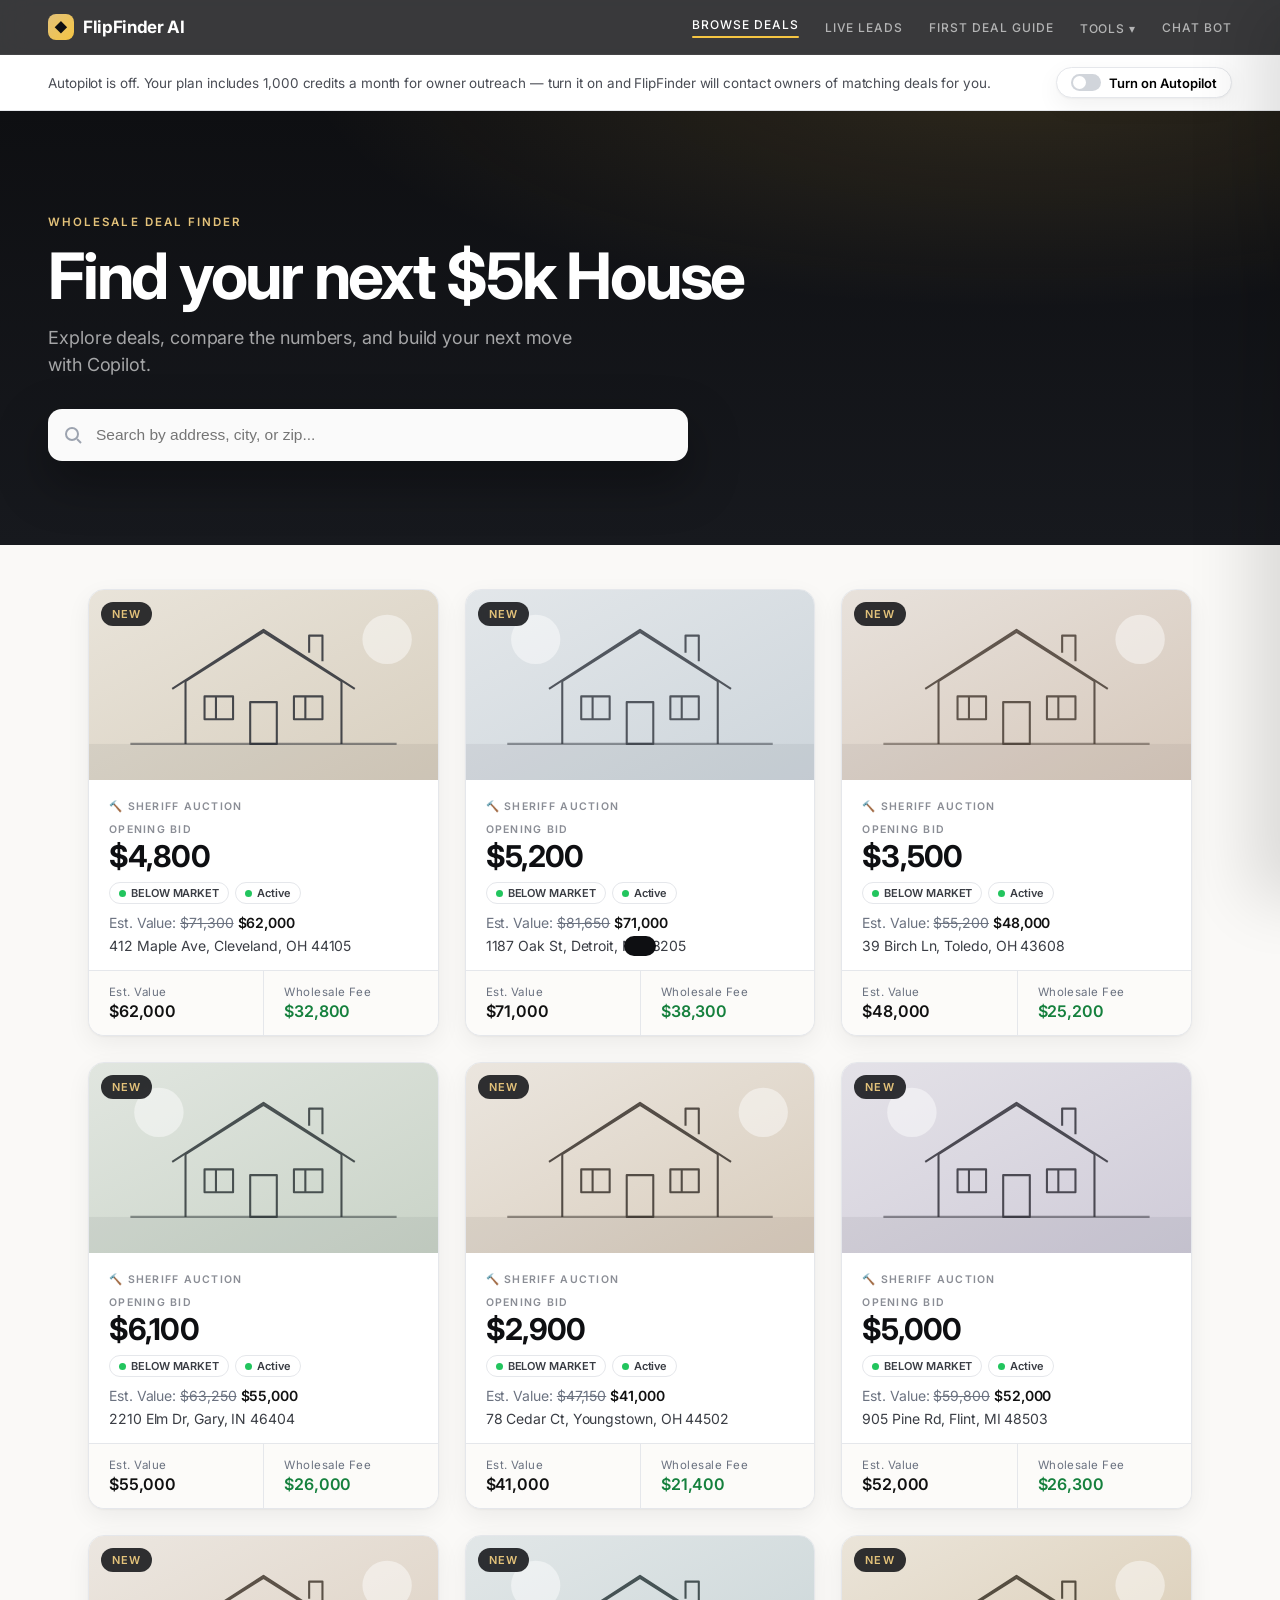
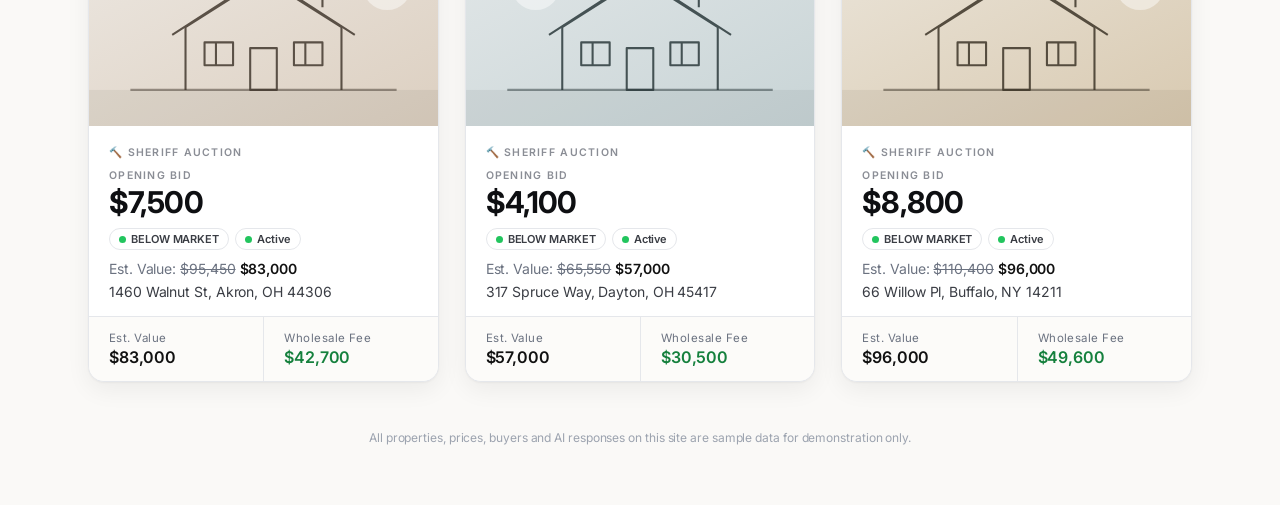
==== commit fa0a0faf: "Elegant redesign and beginner guide" ====
--- a/index.html
+++ b/index.html
@@ -1,6 +1,6 @@
 <!DOCTYPE html><html lang="en"><head><meta charset="utf-8"><meta name="viewport" content="width=device-width,initial-scale=1">
 <title>FlipFinder AI · Browse Deals</title>
-<style>
+<link rel="preconnect" href="https://fonts.googleapis.com"><link rel="preconnect" href="https://fonts.gstatic.com" crossorigin><link href="https://fonts.googleapis.com/css2?family=Inter:wght@400;500;600;700;800&display=swap" rel="stylesheet"><link rel="stylesheet" href="theme.css"><style>
 *{box-sizing:border-box}body{margin:0;font-family:Inter,-apple-system,"Segoe UI",Roboto,Helvetica,Arial,sans-serif;color:#111;background:#fff}
 :root{--g:#6b7280;--b:#e5e7eb;--y:#f5c542;--yl:#fef9e7;--gr:#22c55e}
 button{font:inherit;cursor:pointer}
@@ -53,13 +53,13 @@
 .fine{font-size:11.5px;color:#9ca3af;margin-top:8px}.mini{font-size:12px;color:var(--g);padding:9px 16px;border-top:1px solid var(--b)}.mini b{color:#111}
 @media(max-width:520px){.vs{grid-template-columns:1fr}}
 </style></head><body>
-<nav><div class="logo"><i>⚡</i>FlipFinder AI</div>
-<a onclick="toast('Personalized picks coming soon')">FOR YOU</a><a class="on">BROWSE DEALS</a><a onclick="toast('Demo video coming soon')">WATCH DEMO</a>
+<nav><div class="logo"><i>◆</i>FlipFinder AI</div>
+<a class="on" href="index.html">BROWSE DEALS</a><a href="leads.html">LIVE LEADS</a><a href="guide.html">FIRST DEAL GUIDE</a>
 <span class="dd"><a>TOOLS ▾</a><div class="ddm"><div onclick="toast('Deal calculator (sample)')">Deal Calculator</div><div onclick="toast('Comps finder (sample)')">Comps Finder</div><div onclick="toast('Skip tracing (sample)')">Skip Tracing</div></div></span>
-<a onclick="openChat(null)">CHAT BOT</a><a href="leads.html">LIVE LEADS</a></nav>
+<a onclick="openChat(null)">CHAT BOT</a></nav>
 <div class="banner"><span id="apt">Autopilot is off. Your plan includes 1,000 credits a month for owner outreach — turn it on and FlipFinder will contact owners of matching deals for you.</span><button class="tog" id="tog" onclick="autop()"><span class="sw"></span><span id="togl">Turn on Autopilot</span></button></div>
-<main><h1>Find your next $5k House</h1><p class="sub">Explore deals, compare the numbers, and build your next move with Copilot.</p>
-<input class="search" id="q" placeholder="Search by address, city, or zip..." oninput="render()">
+<header class="hero"><div class="hin"><div class="eyebrow">WHOLESALE DEAL FINDER</div><h1>Find your next $5k House</h1><p class="sub">Explore deals, compare the numbers, and build your next move with Copilot.</p>
+<input class="search" id="q" placeholder="Search by address, city, or zip..." oninput="render()"></div></header><main>
 <div class="grid" id="grid"></div><p class="note">All properties, prices, buyers and AI responses on this site are sample data for demonstration only.</p></main>
 <div class="ov" id="ov" onclick="closeP()"></div><aside class="panel" id="panel"></aside>
 <div class="modal" id="chatM"><div class="mb"><button class="x" onclick="hide('chatM')">×</button><h3 style="margin:0">✨ Ask FlipFinder</h3><div id="ctx" class="lab" style="margin-top:4px"></div><div class="msgs" id="msgs"></div><div class="chips" id="chips"></div><div class="ci"><input id="ci" placeholder="Ask about this deal..." onkeydown="if(event.key=='Enter')send()"><button class="btn y" onclick="send()">Send</button></div></div></div>
@@ -68,8 +68,8 @@
 <script>
 const $=id=>document.getElementById(id),f=n=>(n<0?'−$':'$')+Math.abs(Math.round(n)).toLocaleString();
 const D=[["412 Maple Ave","Cleveland, OH 44105",4800,62000,58,410,1150],["1187 Oak St","Detroit, MI 48205",5200,71000,62,520,1250],["39 Birch Ln","Toledo, OH 43608",3500,48000,49,300,950],["2210 Elm Dr","Gary, IN 46404",6100,55000,64,350,1050],["78 Cedar Ct","Youngstown, OH 44502",2900,41000,44,280,900],["905 Pine Rd","Flint, MI 48503",5000,52000,51,330,1000],["1460 Walnut St","Akron, OH 44306",7500,83000,79,560,1300],["317 Spruce Way","Dayton, OH 45417",4100,57000,53,390,1100],["66 Willow Pl","Buffalo, NY 14211",8800,96000,88,640,1450]].map((d,i)=>({id:i,addr:d[0],city:d[1],bid:d[2],old:d[3]*1.15,val:d[3],rep:d[4]*100,cf:d[5],rent:d[6],img:svg(i)}));
-function svg(i){const c=['#dbeafe','#fde68a','#d1fae5','#fce7f3','#e0e7ff','#fee2e2','#ede9fe','#cffafe','#fef3c7'][i],h=['#475569','#7c2d12','#1e3a8a','#14532d','#6b21a8','#334155','#9a3412','#0f766e','#713f12'][i];
-return `url('data:image/svg+xml,${encodeURIComponent(`<svg xmlns='http://www.w3.org/2000/svg' viewBox='0 0 400 180'><rect width='400' height='180' fill='${c}'/><rect y='140' width='400' height='40' fill='#86c17a'/><polygon points='120,80 200,30 280,80' fill='${h}'/><rect x='135' y='80' width='130' height='65' fill='#fff'/><rect x='185' y='105' width='28' height='40' fill='${h}'/><rect x='148' y='92' width='24' height='20' fill='#93c5fd'/><rect x='228' y='92' width='24' height='20' fill='#93c5fd'/><circle cx='340' cy='40' r='18' fill='#fff8'/></svg>`).replace(/'/g,'%27')}')`}
+function svg(i){const P=[['#e9e4da','#d8cfbf'],['#e3e7ea','#cdd5db'],['#e8e2dc','#d6c8bb'],['#e1e6e0','#c9d3c7'],['#ebe6df','#d9cdbd'],['#e4e2e8','#cfcbd8'],['#ece7e1','#dccfc0'],['#e2e7e8','#c8d4d6'],['#ebe5da','#d8c9b0']][i],a=['#2b2e35','#3a3f47','#4a3f36','#30383a','#3b342e','#33323b','#43392f','#2c3a3c','#3d3528'][i],w=i%2?120:0;
+return `url('data:image/svg+xml,${encodeURIComponent(`<svg xmlns='http://www.w3.org/2000/svg' viewBox='0 0 400 200'><defs><linearGradient id='g' x1='0' y1='0' x2='1' y2='1'><stop offset='0' stop-color='${P[0]}'/><stop offset='1' stop-color='${P[1]}'/></linearGradient></defs><rect width='400' height='200' fill='url(#g)'/><circle cx='${330-w*2}' cy='52' r='26' fill='#fff' opacity='.45'/><rect y='162' width='400' height='38' fill='${a}' opacity='.07'/><g fill='none' stroke='${a}' stroke-width='2.2' stroke-linejoin='round' opacity='.85'><path d='M118 162V96l82-52 82 52v66'/><path d='M104 104l96-62 96 62'/><rect x='186' y='118' width='28' height='44'/><rect x='138' y='112' width='30' height='24'/><rect x='232' y='112' width='30' height='24'/><path d='M150 112v24M244 112v24'/><path d='M248 66V48h14v27'/></g><path d='M60 162h280' stroke='${a}' stroke-width='2.2' opacity='.5'/></svg>`).replace(/'/g,'%27')}')`}
 function strat(p){const fee=Math.round(p.val*.08/500)*500,title=1200;
 return[{k:'Buy & hold',profit:p.rent*12*.6-(p.bid+title+p.rep)*0.05+ (p.val-p.bid-title-p.rep)*0,rows:[['Est. rent (12 mo)',p.rent*12],['Operating costs (40%)',-p.rent*12*.4],['Opening bid',-p.bid],['Title & repairs',-(title+p.rep)],['Est. value after repairs',p.val]],calc:null},
 {k:'Fix & flip',rows:[['Est. value',p.val],['Opening bid',-p.bid],['Title & repairs',-(title+p.rep)],['Holding & closing (8%)',-p.val*.08]]},
@@ -202,4 +202,50 @@
 function pickB0(){const x=BUY[0];Object.assign(WZ.buyer,{company:x[0],name:x[1],email:x[2],price:wsell(cur).bp})}
 if(location.hash.match(/deal=(\d)/))openP(+location.hash.match(/deal=(\d)/)[1]);
 </script>
-</body></html>
+<style>
+.banner{background:#fff!important;border-bottom:1px solid var(--b);padding:12px clamp(16px,4vw,48px)!important;font-size:13.5px!important;color:#4a4d55!important}
+.tog{white-space:nowrap;flex:none;border:1px solid var(--b)!important;border-radius:999px!important;box-shadow:var(--sh)}.tog.act .sw{background:var(--y)!important}
+.hero{background:radial-gradient(1200px 400px at 80% -10%,rgba(201,162,74,.18),transparent 60%),linear-gradient(180deg,#0e0f12,#17191e);color:#fff;padding:clamp(56px,9vw,104px) clamp(16px,4vw,48px) clamp(48px,7vw,84px)}
+.hin{max-width:1200px;margin:auto}.eyebrow{font-size:11.5px;letter-spacing:.18em;color:var(--y2);font-weight:600;margin-bottom:14px}
+.hero h1{font-size:clamp(36px,6vw,64px)!important;font-weight:700;line-height:1.04;margin:0 0 14px!important;color:#fff;letter-spacing:-.035em}.hero .sub{color:rgba(255,255,255,.62)!important;font-size:clamp(15px,1.6vw,18px)!important;max-width:560px;margin:0 0 30px!important;line-height:1.55}
+.hero .search{max-width:640px;display:block;background-color:rgba(255,255,255,.98)!important;border:0!important;border-radius:14px!important;padding:17px 20px 17px 48px!important;box-shadow:0 20px 50px rgba(0,0,0,.35);font-size:15.5px!important;color:var(--ink)}
+main{max-width:1200px!important;padding:44px clamp(16px,4vw,48px) 60px!important}
+.grid{gap:26px!important;margin-top:0!important;grid-template-columns:repeat(auto-fill,minmax(300px,1fr))!important}
+.card{border:1px solid var(--b)!important;border-radius:16px!important;box-shadow:var(--sh);transition:transform .25s ease,box-shadow .25s ease!important}.card:hover{transform:translateY(-4px)!important;box-shadow:var(--sh2)!important}
+.img{height:190px!important}.new{background:rgba(14,15,18,.85)!important;color:var(--y2);letter-spacing:.1em;font-weight:600!important;border-radius:999px!important;padding:5px 11px!important;backdrop-filter:blur(6px)}
+.cb{padding:20px 20px 16px!important}.lab{letter-spacing:.12em!important;font-weight:600!important;color:#8a8d95!important;font-size:10.5px!important}.price{font-size:30px!important;font-weight:700!important;letter-spacing:-.03em}
+.ev b{font-weight:600}.addr{color:#3a3d44;margin-top:6px!important}
+.ft{border-top:1px solid var(--b)!important;background:#fcfbf9}.ft div{padding:14px 20px!important;font-size:11.5px!important;letter-spacing:.04em}.ft div+div{border-left:1px solid var(--b)!important}.ft b{font-size:16px!important;font-weight:600;letter-spacing:-.01em;margin-top:2px}
+.note{margin-top:48px!important}
+.panel{background:#fff!important;box-shadow:-30px 0 60px rgba(0,0,0,.12);border-left:0!important;padding:30px!important}.ov{background:rgba(14,15,18,.35)!important;backdrop-filter:blur(2px)}
+.ph h2{font-weight:700}.wb,.wiz,.ts,details,.opt,.vc{border-radius:16px!important}.wb{background:linear-gradient(180deg,#fdfaf2,#fff)!important;border-color:#efe3c4!important}
+.wiz{border:1px solid var(--b)!important;box-shadow:var(--sh)}.pb i{background:linear-gradient(90deg,var(--y2),var(--y))!important}
+.fg input,.ci input{border-radius:10px!important;border:1px solid var(--b)!important;transition:border .2s,box-shadow .2s}.fg input:focus,.ci input:focus{outline:0;border-color:var(--y)!important;box-shadow:0 0 0 3px rgba(201,162,74,.18)}
+.pick{border-radius:12px!important;transition:.2s}.pick.on{border-color:var(--y)!important;background:var(--yl)!important}
+.mb{border-radius:20px!important;box-shadow:0 30px 80px rgba(0,0,0,.25)}.modal{background:rgba(14,15,18,.45)!important;backdrop-filter:blur(3px)}.m.u{background:var(--ink)!important}
+.docl div{border-radius:12px!important}.toast{background:var(--ink)!important;border-radius:12px!important}
+@media(max-width:760px){.banner{gap:10px!important}.panel{padding:22px 18px!important}.grid{gap:18px!important}.fg{grid-template-columns:1fr!important}.fg .w2{grid-column:auto!important}}
+</style><style>
+.banner{background:#fff!important;border-bottom:1px solid var(--b);padding:12px clamp(16px,4vw,48px)!important;font-size:13.5px!important;color:#4a4d55!important}
+.tog{white-space:nowrap;flex:none;border:1px solid var(--b)!important;border-radius:999px!important;box-shadow:var(--sh)}.tog.act .sw{background:var(--y)!important}
+.hero{background:radial-gradient(1200px 400px at 80% -10%,rgba(201,162,74,.18),transparent 60%),linear-gradient(180deg,#0e0f12,#17191e);color:#fff;padding:clamp(56px,9vw,104px) clamp(16px,4vw,48px) clamp(48px,7vw,84px)}
+.hin{max-width:1200px;margin:auto}.eyebrow{font-size:11.5px;letter-spacing:.18em;color:var(--y2);font-weight:600;margin-bottom:14px}
+.hero h1{font-size:clamp(36px,6vw,64px)!important;font-weight:700;line-height:1.04;margin:0 0 14px!important;color:#fff;letter-spacing:-.035em}.hero .sub{color:rgba(255,255,255,.62)!important;font-size:clamp(15px,1.6vw,18px)!important;max-width:560px;margin:0 0 30px!important;line-height:1.55}
+.hero .search{max-width:640px;display:block;background-color:rgba(255,255,255,.98)!important;border:0!important;border-radius:14px!important;padding:17px 20px 17px 48px!important;box-shadow:0 20px 50px rgba(0,0,0,.35);font-size:15.5px!important;color:var(--ink)}
+main{max-width:1200px!important;padding:44px clamp(16px,4vw,48px) 60px!important}
+.grid{gap:26px!important;margin-top:0!important;grid-template-columns:repeat(auto-fill,minmax(300px,1fr))!important}
+.card{border:1px solid var(--b)!important;border-radius:16px!important;box-shadow:var(--sh);transition:transform .25s ease,box-shadow .25s ease!important}.card:hover{transform:translateY(-4px)!important;box-shadow:var(--sh2)!important}
+.img{height:190px!important}.new{background:rgba(14,15,18,.85)!important;color:var(--y2);letter-spacing:.1em;font-weight:600!important;border-radius:999px!important;padding:5px 11px!important;backdrop-filter:blur(6px)}
+.cb{padding:20px 20px 16px!important}.lab{letter-spacing:.12em!important;font-weight:600!important;color:#8a8d95!important;font-size:10.5px!important}.price{font-size:30px!important;font-weight:700!important;letter-spacing:-.03em}
+.ev b{font-weight:600}.addr{color:#3a3d44;margin-top:6px!important}
+.ft{border-top:1px solid var(--b)!important;background:#fcfbf9}.ft div{padding:14px 20px!important;font-size:11.5px!important;letter-spacing:.04em}.ft div+div{border-left:1px solid var(--b)!important}.ft b{font-size:16px!important;font-weight:600;letter-spacing:-.01em;margin-top:2px}
+.note{margin-top:48px!important}
+.panel{background:#fff!important;box-shadow:-30px 0 60px rgba(0,0,0,.12);border-left:0!important;padding:30px!important}.ov{background:rgba(14,15,18,.35)!important;backdrop-filter:blur(2px)}
+.ph h2{font-weight:700}.wb,.wiz,.ts,details,.opt,.vc{border-radius:16px!important}.wb{background:linear-gradient(180deg,#fdfaf2,#fff)!important;border-color:#efe3c4!important}
+.wiz{border:1px solid var(--b)!important;box-shadow:var(--sh)}.pb i{background:linear-gradient(90deg,var(--y2),var(--y))!important}
+.fg input,.ci input{border-radius:10px!important;border:1px solid var(--b)!important;transition:border .2s,box-shadow .2s}.fg input:focus,.ci input:focus{outline:0;border-color:var(--y)!important;box-shadow:0 0 0 3px rgba(201,162,74,.18)}
+.pick{border-radius:12px!important;transition:.2s}.pick.on{border-color:var(--y)!important;background:var(--yl)!important}
+.mb{border-radius:20px!important;box-shadow:0 30px 80px rgba(0,0,0,.25)}.modal{background:rgba(14,15,18,.45)!important;backdrop-filter:blur(3px)}.m.u{background:var(--ink)!important}
+.docl div{border-radius:12px!important}.toast{background:var(--ink)!important;border-radius:12px!important}
+@media(max-width:760px){.banner{gap:10px!important}.panel{padding:22px 18px!important}.grid{gap:18px!important}.fg{grid-template-columns:1fr!important}.fg .w2{grid-column:auto!important}}
+</style></body></html>
--- a/theme.css
+++ b/theme.css
@@ -0,0 +1,16 @@
+/* FlipFinder AI — shared premium theme */
+:root{--ink:#0e0f12;--ink2:#17191e;--g:#6b6f78;--b:#e8e6e1;--y:#c9a24a;--y2:#e3c27a;--yl:#fbf6ea;--gr:#3f9d6b;--bg:#faf9f7;--r:14px;--sh:0 1px 2px rgba(16,17,20,.04),0 8px 24px rgba(16,17,20,.06);--sh2:0 2px 4px rgba(16,17,20,.05),0 18px 40px rgba(16,17,20,.10)}
+html{-webkit-font-smoothing:antialiased}body{font-family:Inter,-apple-system,"Segoe UI",Roboto,Helvetica,Arial,sans-serif!important;background:var(--bg)!important;color:var(--ink)!important;letter-spacing:-.005em}
+nav{position:sticky!important;top:0;z-index:20;display:flex;align-items:center;gap:26px!important;padding:14px clamp(16px,4vw,48px)!important;background:rgba(14,15,18,.82)!important;backdrop-filter:saturate(160%) blur(14px);-webkit-backdrop-filter:saturate(160%) blur(14px);border-bottom:1px solid rgba(255,255,255,.06)!important;flex-wrap:nowrap!important;overflow-x:auto}
+nav .logo{color:#fff;font-weight:700!important;font-size:17px!important;letter-spacing:-.02em;margin-right:auto;display:flex;align-items:center;gap:9px;white-space:nowrap}
+nav .logo i{font-style:normal;width:26px;height:26px;border-radius:8px;display:grid!important;place-items:center;padding:0!important;margin:0!important;background:linear-gradient(135deg,var(--y2),var(--y))!important;color:var(--ink);font-size:13px}
+nav a{color:rgba(255,255,255,.62)!important;font-size:12px!important;font-weight:500!important;letter-spacing:.08em!important;text-decoration:none;white-space:nowrap;transition:color .2s;border:0!important;cursor:pointer}nav a:hover,nav a.on{color:#fff!important}
+nav a.on:after{content:"";display:block!important;position:static!important;height:2px!important;margin-top:4px;background:var(--y)!important;border-radius:2px}
+.ddm{background:#fff!important;border-radius:12px!important;box-shadow:var(--sh2)!important;border:1px solid var(--b)!important}.ddm div{color:var(--ink)}
+h1,h2,h3{letter-spacing:-.025em}
+.btn{border-radius:12px!important;border:1px solid var(--b)!important;background:#fff;color:var(--ink);font-weight:600!important;transition:transform .15s,box-shadow .2s,background .2s!important}.btn:hover{box-shadow:var(--sh);transform:translateY(-1px)}
+.btn.y{background:linear-gradient(135deg,var(--y2),var(--y))!important;border-color:transparent!important;color:var(--ink)!important}.btn.dk{background:var(--ink)!important;color:#fff!important;border-color:var(--ink)!important}
+.alert,.warn,.feebox,.disc{background:var(--yl)!important;border:1px solid #efe3c4!important;border-radius:12px!important;color:#6b5320!important}
+.tag{border-color:var(--b)!important;background:#fff;border-radius:999px!important;color:#3a3d44}.dot{background:var(--gr)!important}
+.fine{color:#9a9ca3}
+@media(max-width:760px){nav{gap:16px!important}nav .logo{font-size:15px!important}}
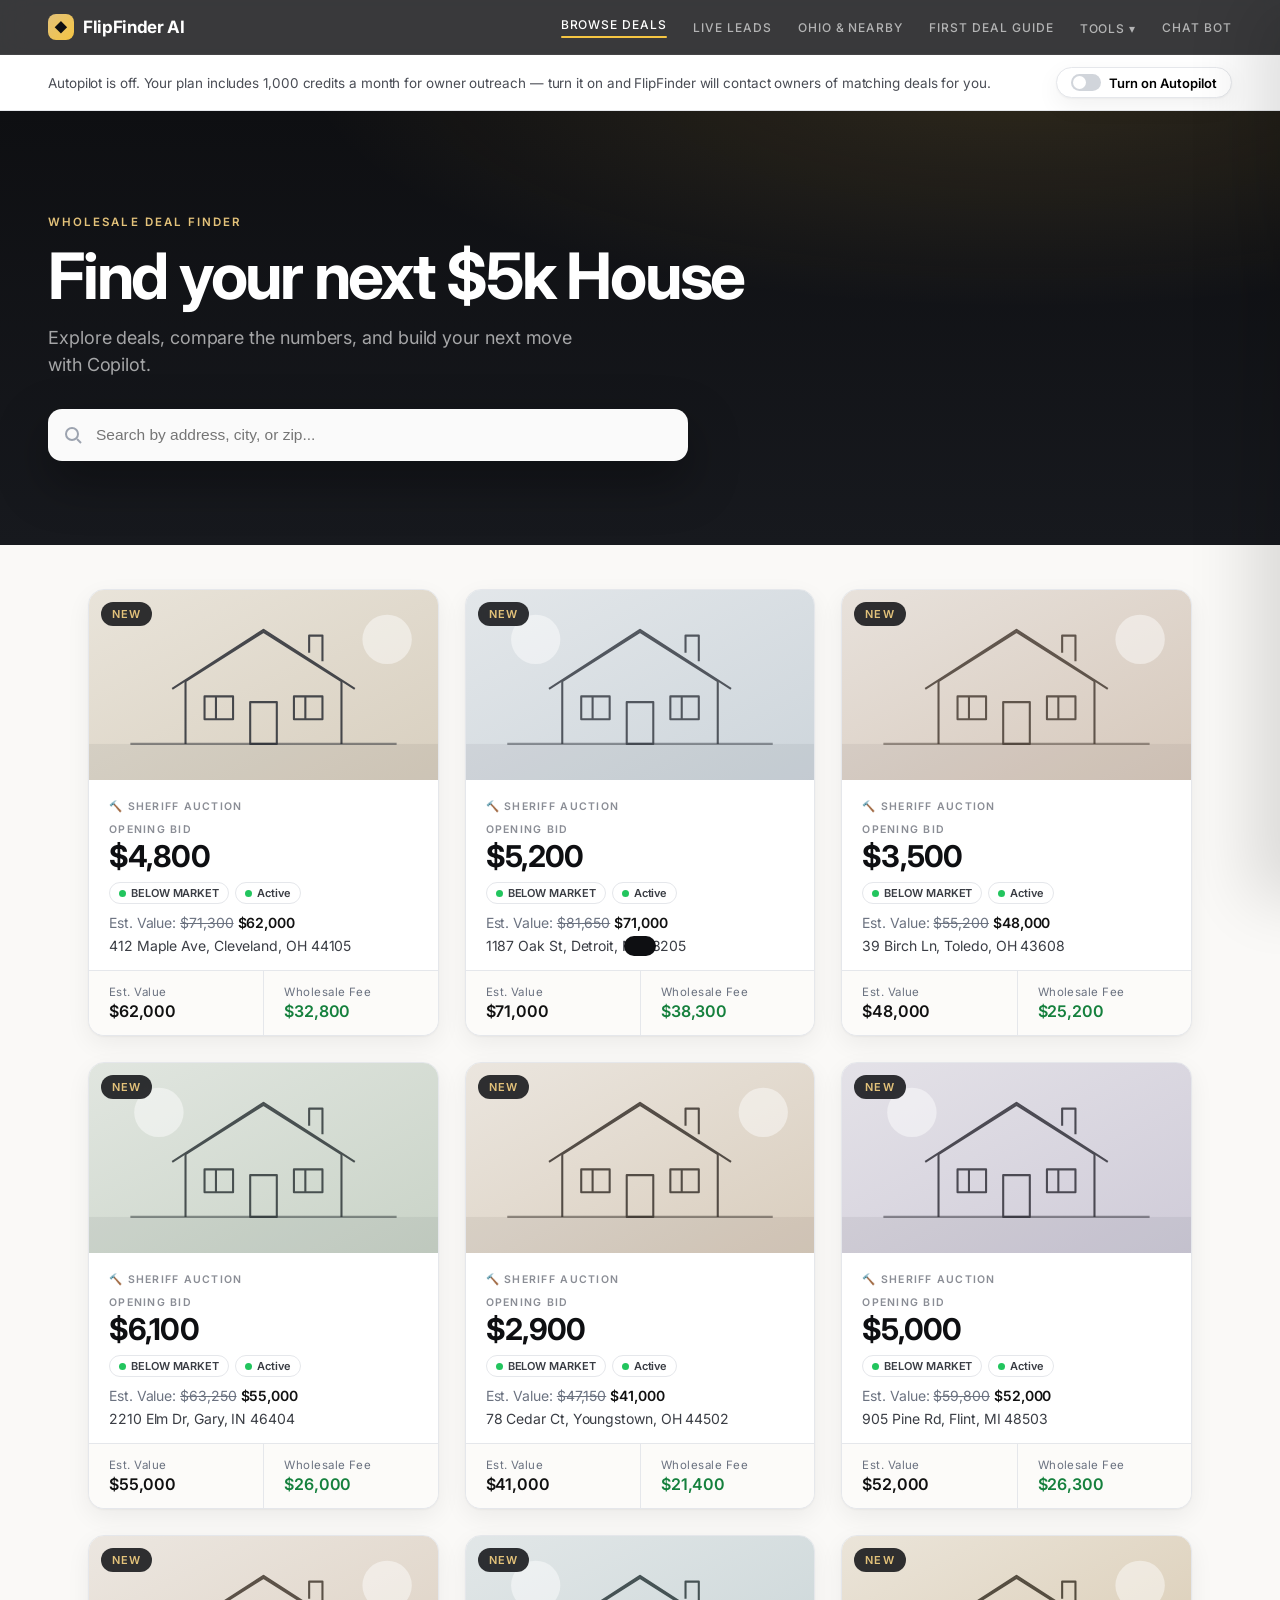
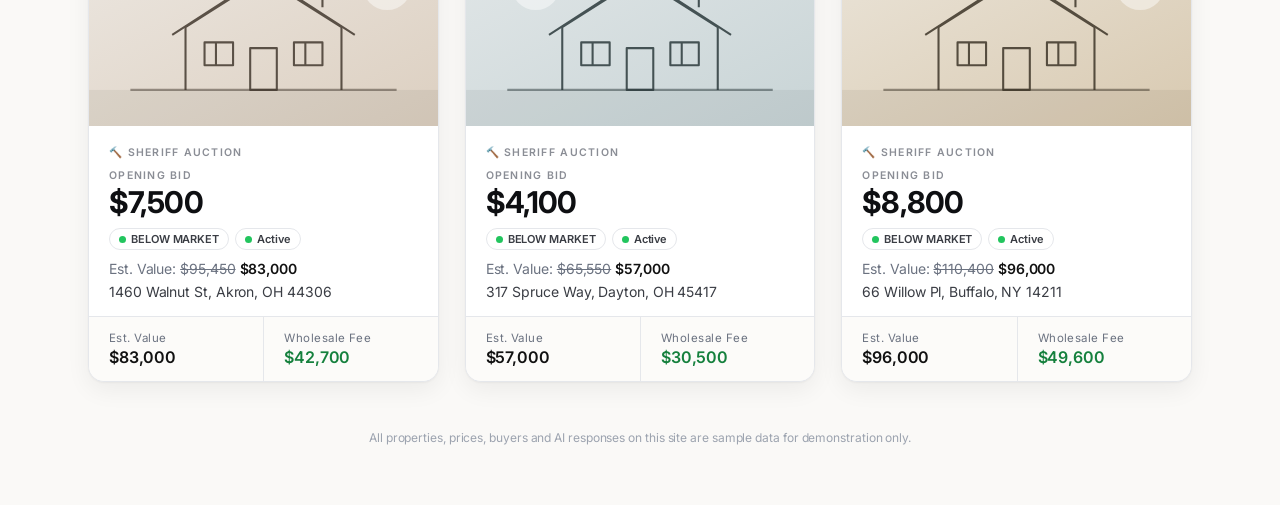
==== commit 0d36bf6b: "Add Ohio & Nearby leads page" ====
--- a/index.html
+++ b/index.html
@@ -54,7 +54,7 @@
 @media(max-width:520px){.vs{grid-template-columns:1fr}}
 </style></head><body>
 <nav><div class="logo"><i>◆</i>FlipFinder AI</div>
-<a class="on" href="index.html">BROWSE DEALS</a><a href="leads.html">LIVE LEADS</a><a href="guide.html">FIRST DEAL GUIDE</a>
+<a class="on" href="index.html">BROWSE DEALS</a><a href="leads.html">LIVE LEADS</a><a href="ohio.html">OHIO &amp; NEARBY</a><a href="guide.html">FIRST DEAL GUIDE</a>
 <span class="dd"><a>TOOLS ▾</a><div class="ddm"><div onclick="toast('Deal calculator (sample)')">Deal Calculator</div><div onclick="toast('Comps finder (sample)')">Comps Finder</div><div onclick="toast('Skip tracing (sample)')">Skip Tracing</div></div></span>
 <a onclick="openChat(null)">CHAT BOT</a></nav>
 <div class="banner"><span id="apt">Autopilot is off. Your plan includes 1,000 credits a month for owner outreach — turn it on and FlipFinder will contact owners of matching deals for you.</span><button class="tog" id="tog" onclick="autop()"><span class="sw"></span><span id="togl">Turn on Autopilot</span></button></div>
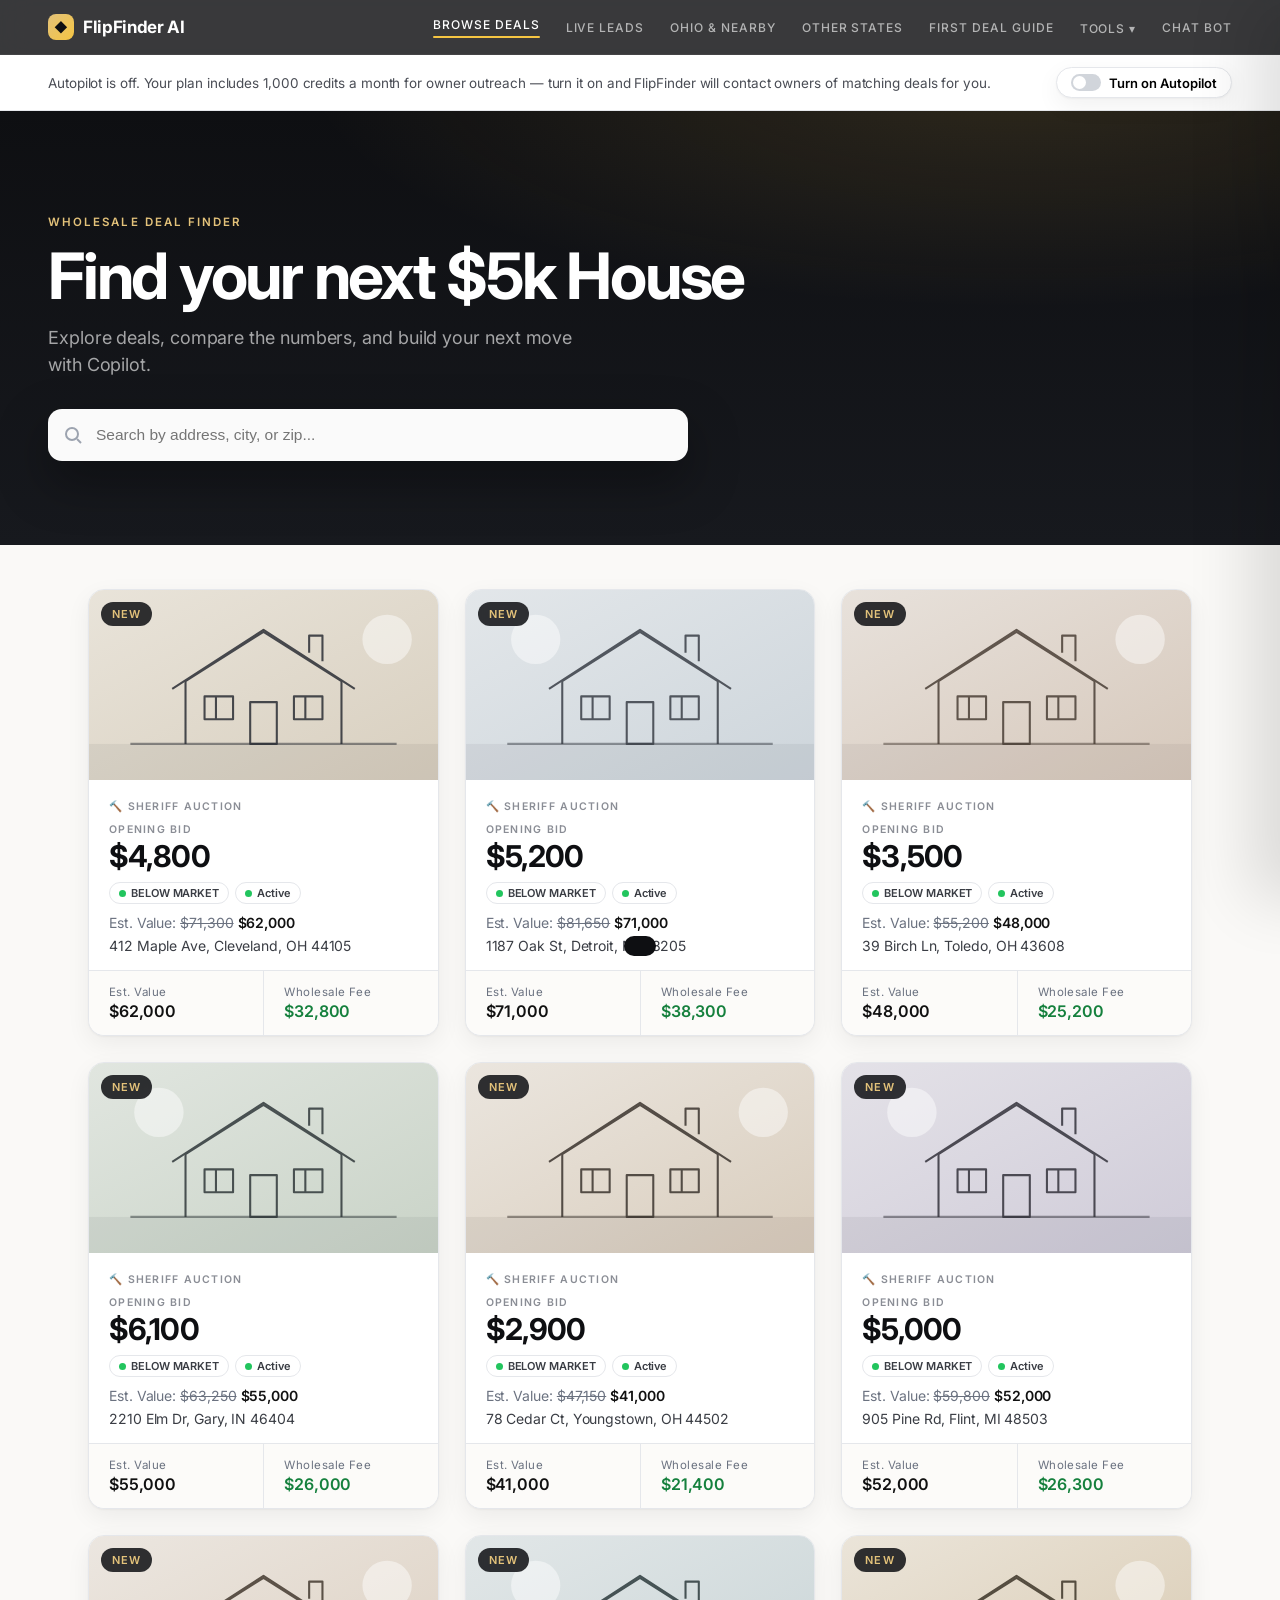
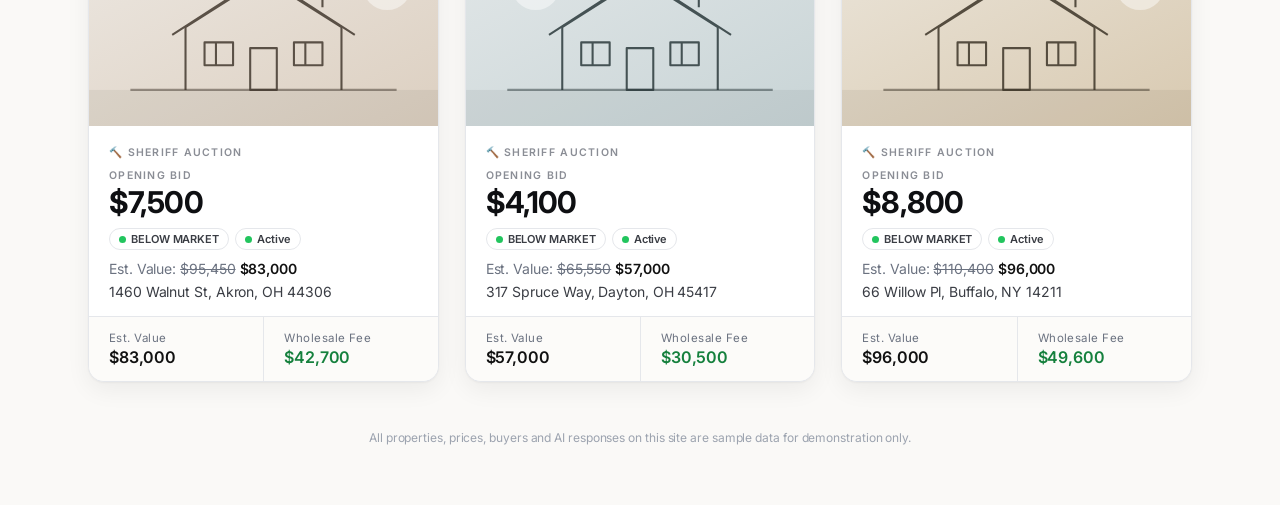
==== commit cf45a32b: "Add Other States page with rotating best-deal showcase" ====
--- a/index.html
+++ b/index.html
@@ -54,7 +54,7 @@
 @media(max-width:520px){.vs{grid-template-columns:1fr}}
 </style></head><body>
 <nav><div class="logo"><i>◆</i>FlipFinder AI</div>
-<a class="on" href="index.html">BROWSE DEALS</a><a href="leads.html">LIVE LEADS</a><a href="ohio.html">OHIO &amp; NEARBY</a><a href="guide.html">FIRST DEAL GUIDE</a>
+<a class="on" href="index.html">BROWSE DEALS</a><a href="leads.html">LIVE LEADS</a><a href="ohio.html">OHIO &amp; NEARBY</a><a href="states.html">OTHER STATES</a><a href="guide.html">FIRST DEAL GUIDE</a>
 <span class="dd"><a>TOOLS ▾</a><div class="ddm"><div onclick="toast('Deal calculator (sample)')">Deal Calculator</div><div onclick="toast('Comps finder (sample)')">Comps Finder</div><div onclick="toast('Skip tracing (sample)')">Skip Tracing</div></div></span>
 <a onclick="openChat(null)">CHAT BOT</a></nav>
 <div class="banner"><span id="apt">Autopilot is off. Your plan includes 1,000 credits a month for owner outreach — turn it on and FlipFinder will contact owners of matching deals for you.</span><button class="tog" id="tog" onclick="autop()"><span class="sw"></span><span id="togl">Turn on Autopilot</span></button></div>
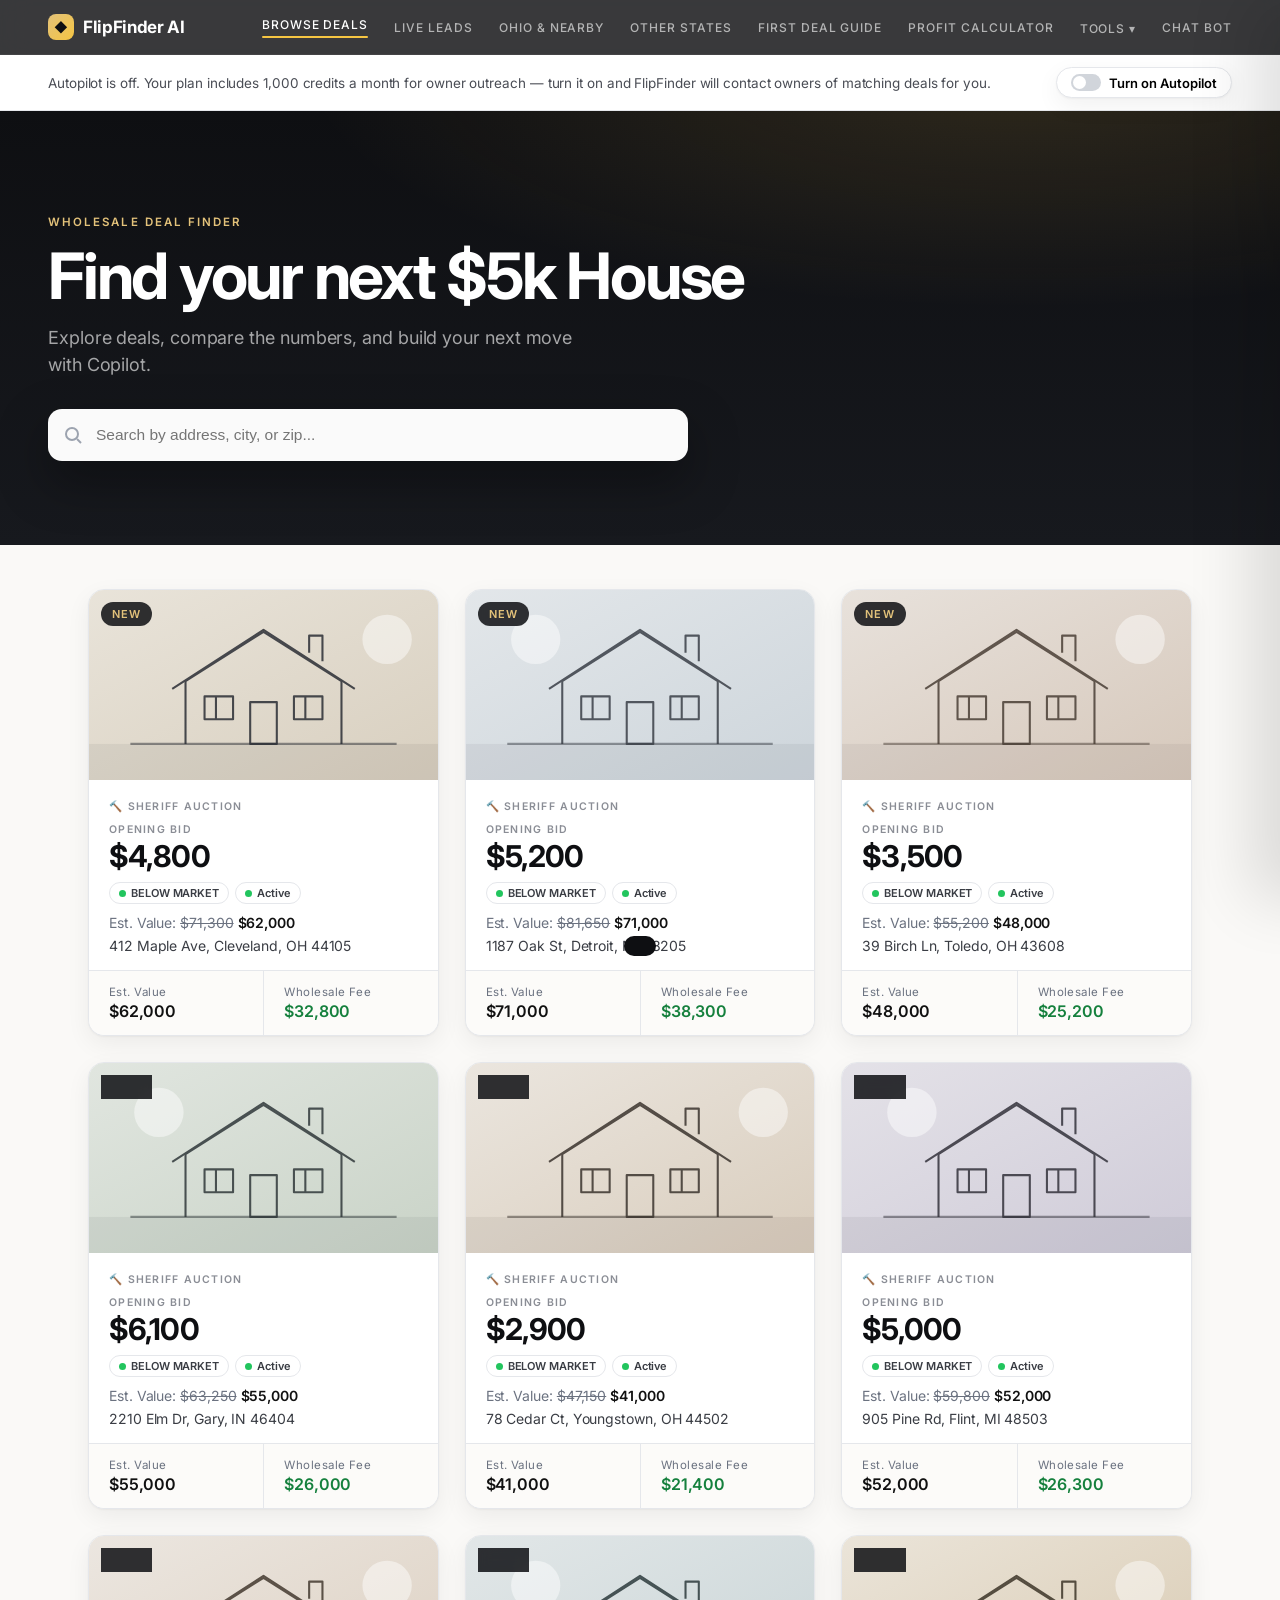
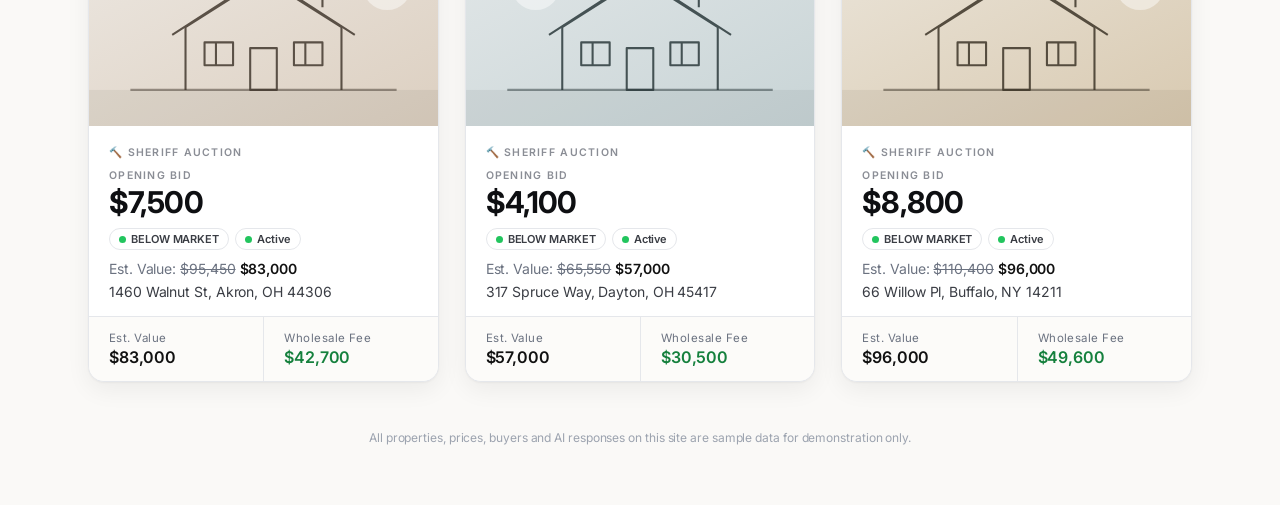
==== commit be1c1be8: "Add wholesale profit calculator" ====
--- a/index.html
+++ b/index.html
@@ -54,8 +54,8 @@
 @media(max-width:520px){.vs{grid-template-columns:1fr}}
 </style></head><body>
 <nav><div class="logo"><i>◆</i>FlipFinder AI</div>
-<a class="on" href="index.html">BROWSE DEALS</a><a href="leads.html">LIVE LEADS</a><a href="ohio.html">OHIO &amp; NEARBY</a><a href="states.html">OTHER STATES</a><a href="guide.html">FIRST DEAL GUIDE</a>
-<span class="dd"><a>TOOLS ▾</a><div class="ddm"><div onclick="toast('Deal calculator (sample)')">Deal Calculator</div><div onclick="toast('Comps finder (sample)')">Comps Finder</div><div onclick="toast('Skip tracing (sample)')">Skip Tracing</div></div></span>
+<a class="on" href="index.html">BROWSE DEALS</a><a href="leads.html">LIVE LEADS</a><a href="ohio.html">OHIO &amp; NEARBY</a><a href="states.html">OTHER STATES</a><a href="guide.html">FIRST DEAL GUIDE</a><a href="calculator.html">PROFIT CALCULATOR</a>
+<span class="dd"><a>TOOLS ▾</a><div class="ddm"><div onclick="location.href='calculator.html'">Deal Calculator</div><div onclick="toast('Comps finder (sample)')">Comps Finder</div><div onclick="toast('Skip tracing (sample)')">Skip Tracing</div></div></span>
 <a onclick="openChat(null)">CHAT BOT</a></nav>
 <div class="banner"><span id="apt">Autopilot is off. Your plan includes 1,000 credits a month for owner outreach — turn it on and FlipFinder will contact owners of matching deals for you.</span><button class="tog" id="tog" onclick="autop()"><span class="sw"></span><span id="togl">Turn on Autopilot</span></button></div>
 <header class="hero"><div class="hin"><div class="eyebrow">WHOLESALE DEAL FINDER</div><h1>Find your next $5k House</h1><p class="sub">Explore deals, compare the numbers, and build your next move with Copilot.</p>
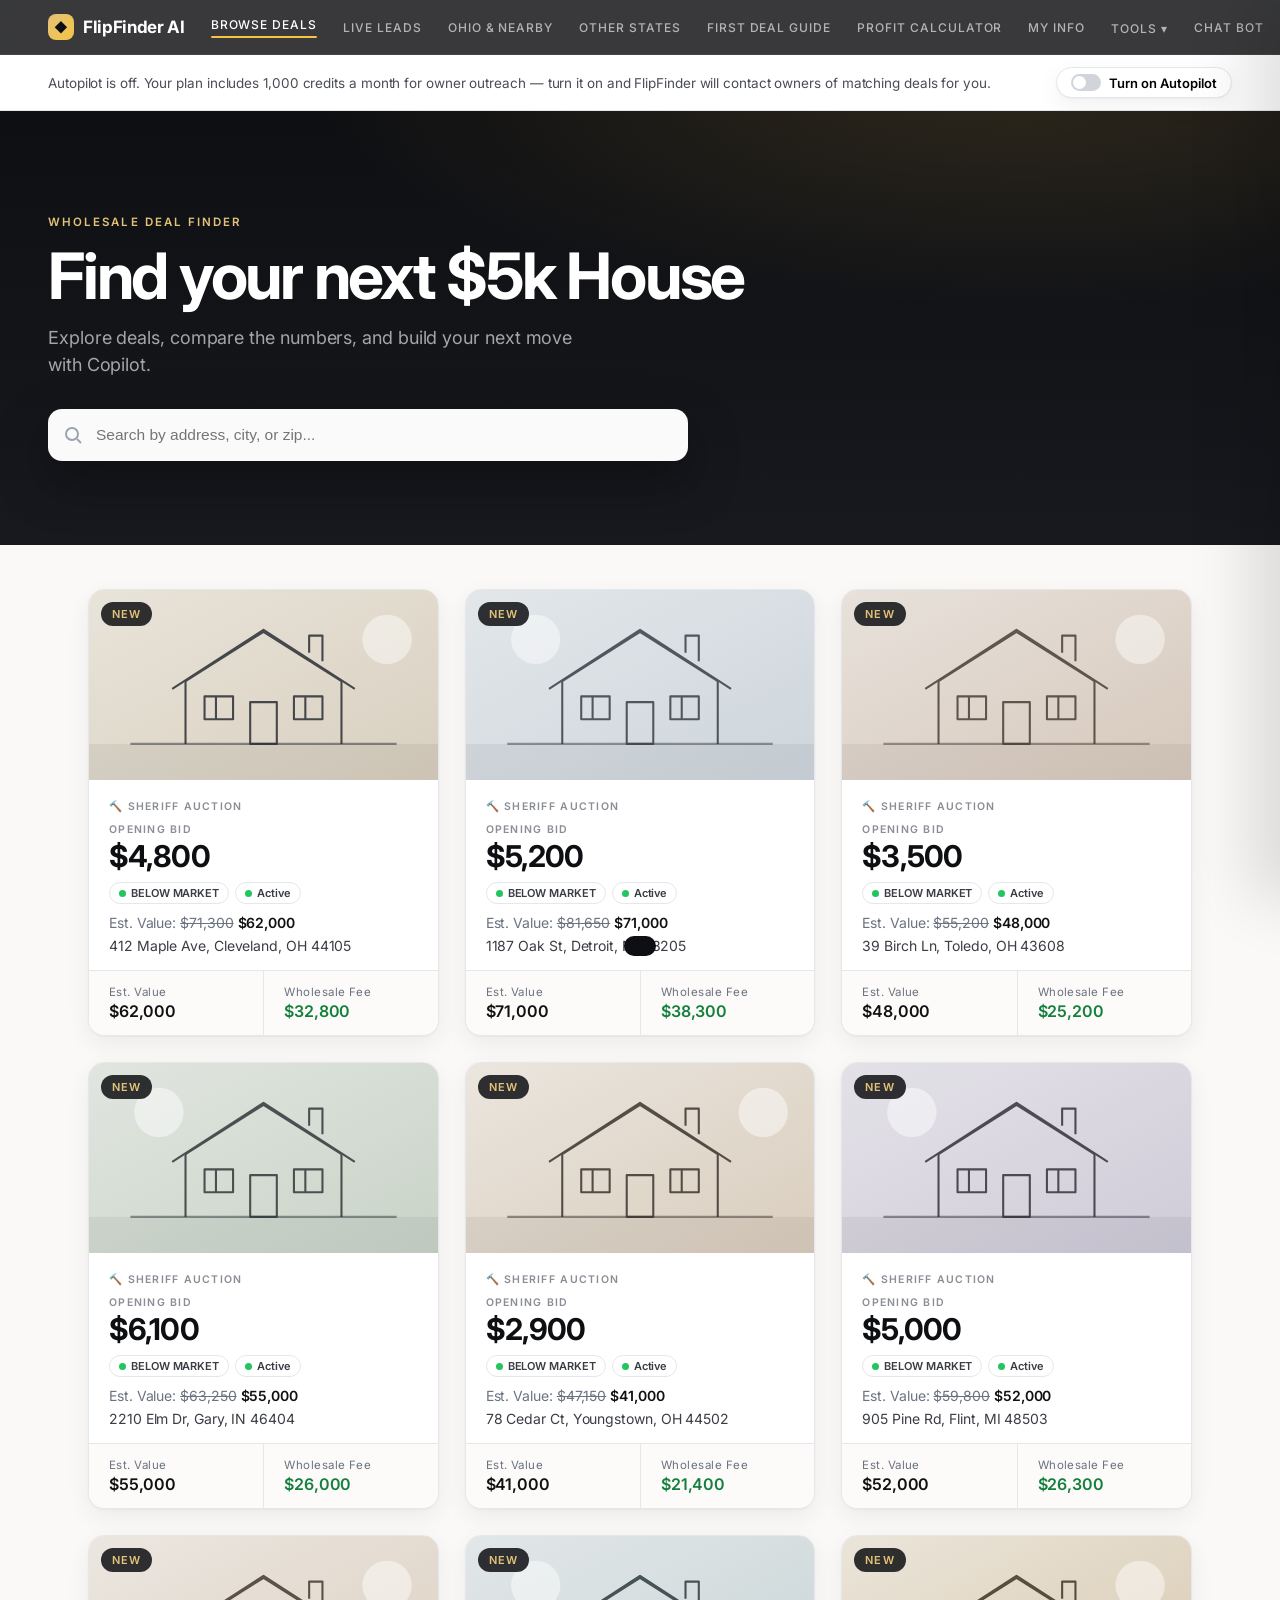
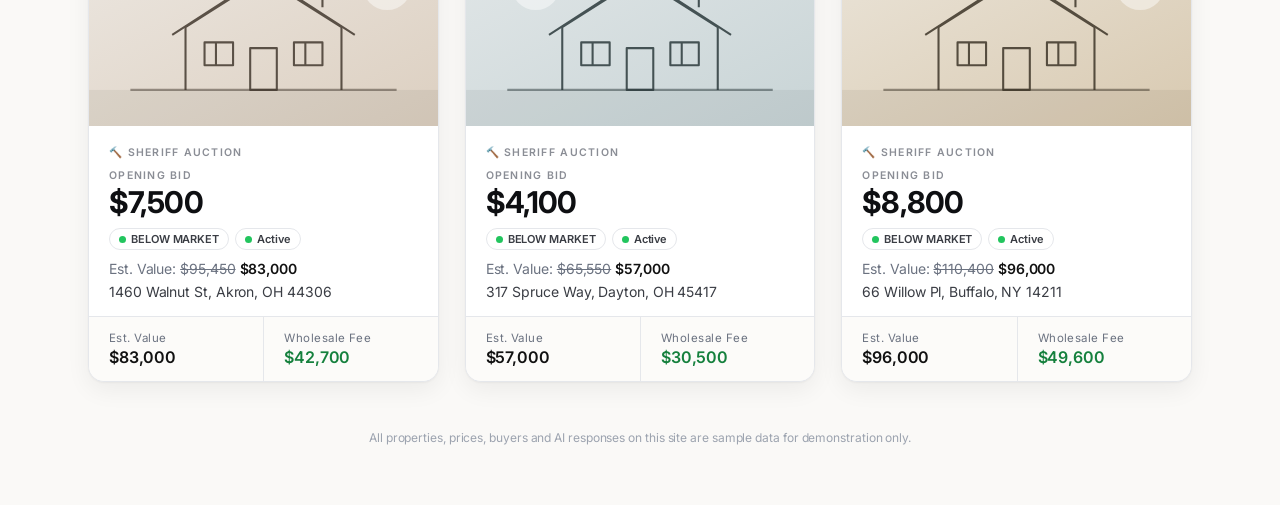
==== commit 85966009: "Add Get This Under Contract flow and My Info" ====
--- a/index.html
+++ b/index.html
@@ -52,9 +52,9 @@
 .cbs{margin-top:22px}.vs{display:grid;grid-template-columns:1fr 1fr;gap:10px;margin-top:10px}.vc{border:1px solid var(--b);border-radius:12px;padding:12px;position:relative}.vc.win{border:2px solid var(--y);background:#fffdf5}.vc h4{margin:0 0 8px;font-size:13.5px;line-height:1.3}.vc .row{font-size:12.5px;padding:3px 0}.win .badge{position:absolute;top:-10px;right:10px;background:var(--y);font-size:10px;font-weight:800;padding:3px 8px;border-radius:6px}
 .fine{font-size:11.5px;color:#9ca3af;margin-top:8px}.mini{font-size:12px;color:var(--g);padding:9px 16px;border-top:1px solid var(--b)}.mini b{color:#111}
 @media(max-width:520px){.vs{grid-template-columns:1fr}}
-</style></head><body>
+</style><script src="profit.js"></script><script src="contract.js"></script></head><body>
 <nav><div class="logo"><i>◆</i>FlipFinder AI</div>
-<a class="on" href="index.html">BROWSE DEALS</a><a href="leads.html">LIVE LEADS</a><a href="ohio.html">OHIO &amp; NEARBY</a><a href="states.html">OTHER STATES</a><a href="guide.html">FIRST DEAL GUIDE</a><a href="calculator.html">PROFIT CALCULATOR</a>
+<a class="on" href="index.html">BROWSE DEALS</a><a href="leads.html">LIVE LEADS</a><a href="ohio.html">OHIO &amp; NEARBY</a><a href="states.html">OTHER STATES</a><a href="guide.html">FIRST DEAL GUIDE</a><a href="calculator.html">PROFIT CALCULATOR</a><a href="#" onclick="GC.profile();return false">MY INFO</a>
 <span class="dd"><a>TOOLS ▾</a><div class="ddm"><div onclick="location.href='calculator.html'">Deal Calculator</div><div onclick="toast('Comps finder (sample)')">Comps Finder</div><div onclick="toast('Skip tracing (sample)')">Skip Tracing</div></div></span>
 <a onclick="openChat(null)">CHAT BOT</a></nav>
 <div class="banner"><span id="apt">Autopilot is off. Your plan includes 1,000 credits a month for owner outreach — turn it on and FlipFinder will contact owners of matching deals for you.</span><button class="tog" id="tog" onclick="autop()"><span class="sw"></span><span id="togl">Turn on Autopilot</span></button></div>
